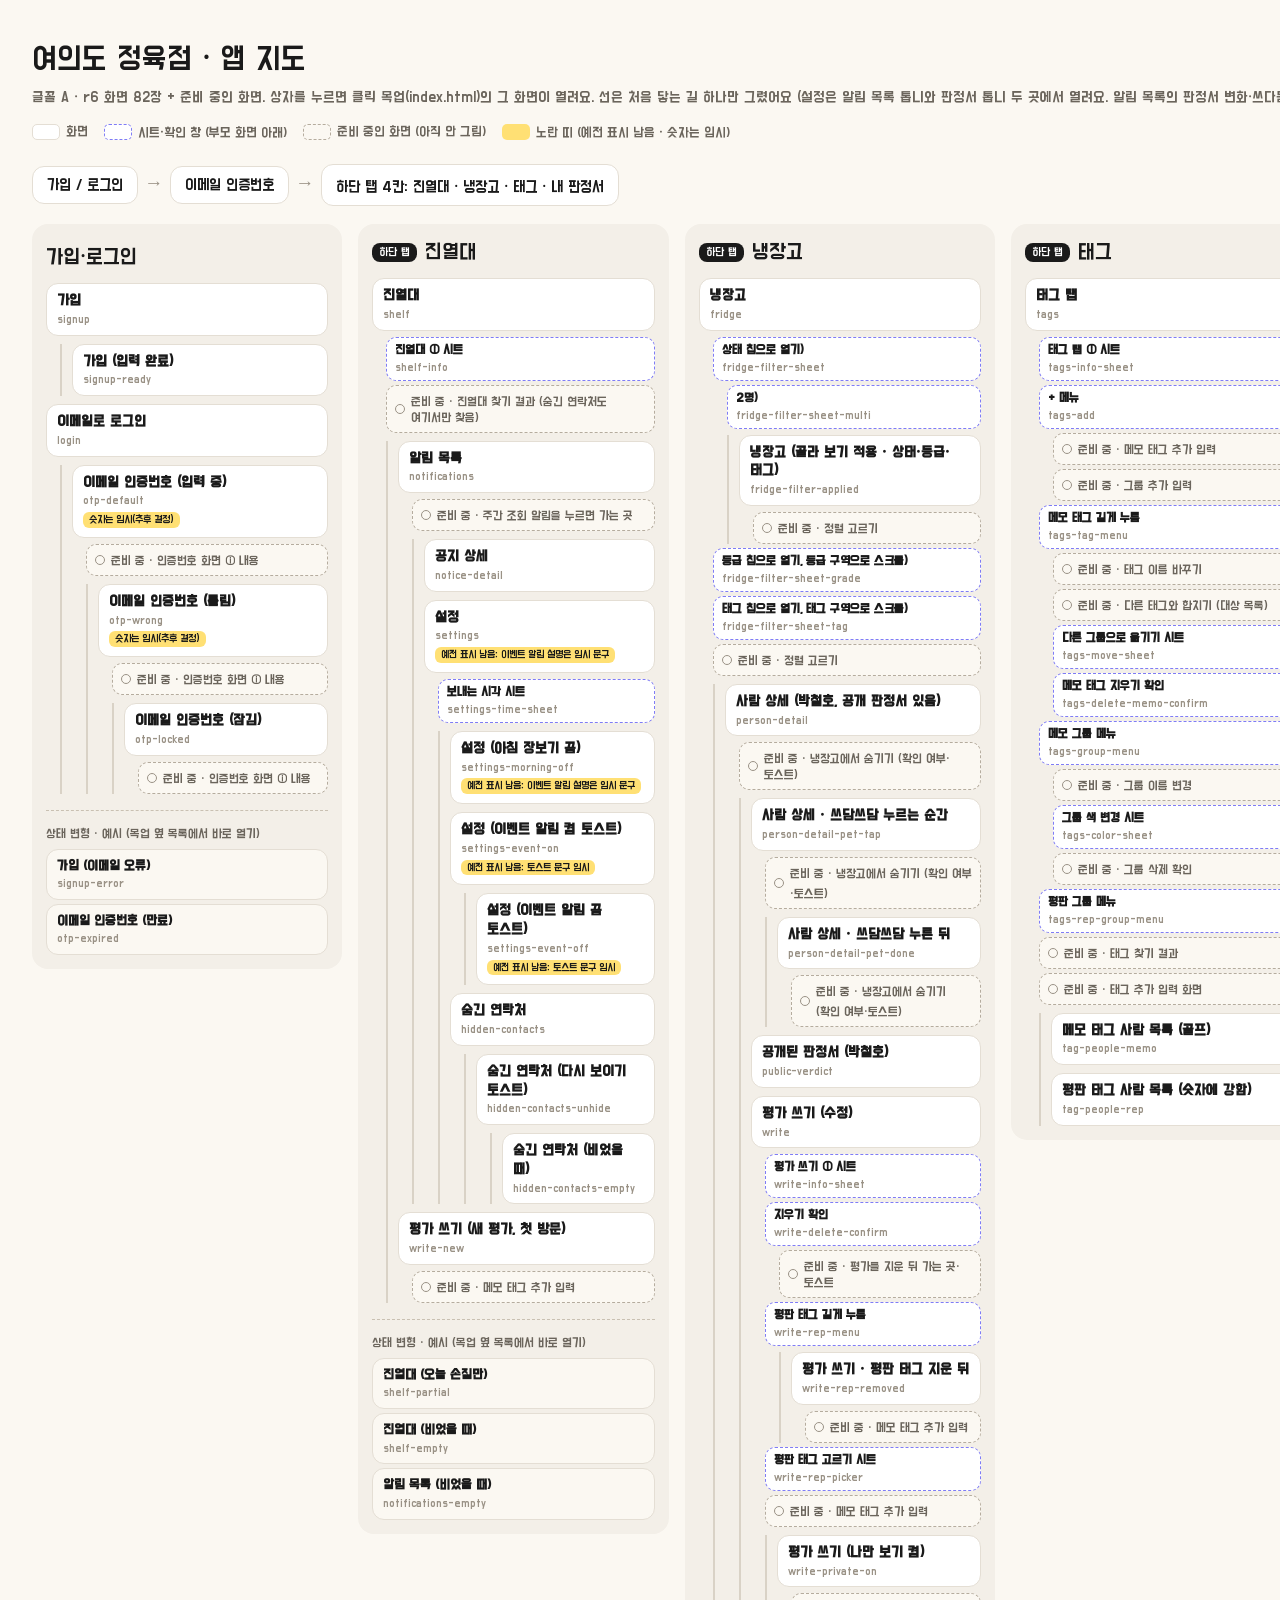
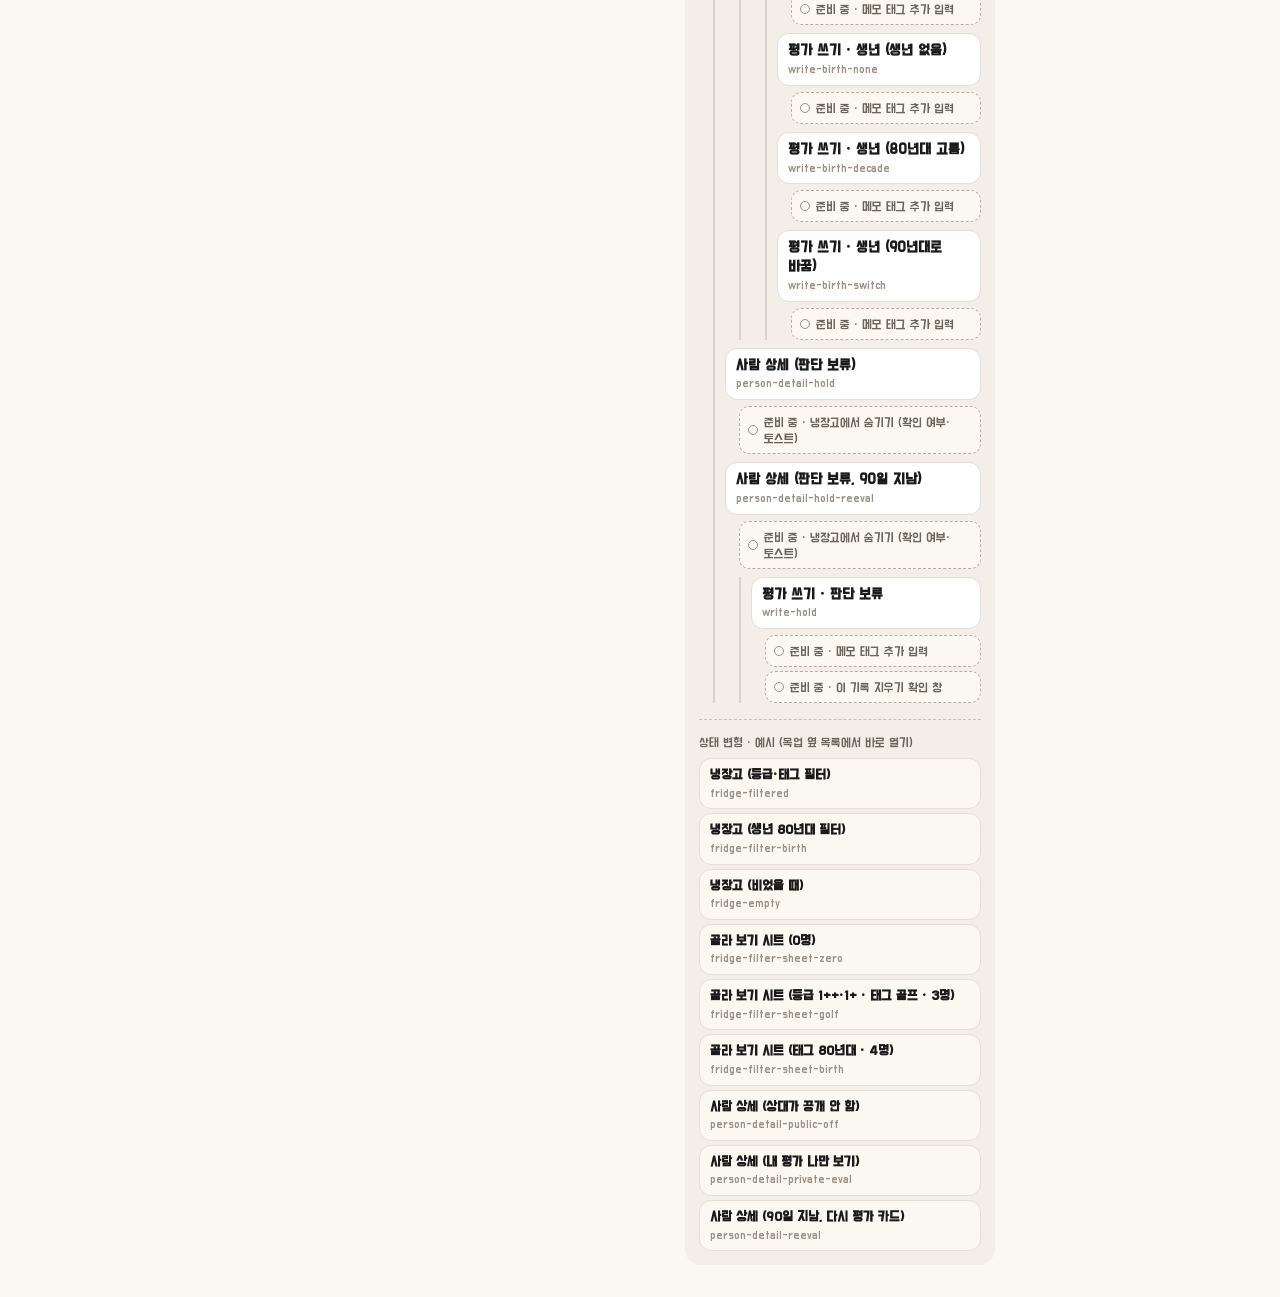
==== DzVlhZ6e04bRAQ/app-map/index.html @ 958c6715 "Add app map and audit pages" ====
<!doctype html><html lang="ko"><head><meta charset="utf-8"><meta name="robots" content="noindex, nofollow"><meta name="viewport" content="width=device-width, initial-scale=1"><title>여의도 정육점 · 앱 지도</title><style>/* generated by make_font_css.py --used — fonts: SIL OFL 1.1 (see OFL-*.txt) */
@font-face{font-family:'Do Hyeon';font-style:normal;font-weight:400;font-display:block;src:url([data-uri]) format('woff2');}
@font-face{font-family:'Noto Sans KR';font-style:normal;font-weight:400;font-display:block;src:url([data-uri]) format('woff2');}
@font-face{font-family:'Noto Sans KR';font-style:normal;font-weight:700;font-display:block;src:url([data-uri]) format('woff2');}

*{box-sizing:border-box;margin:0;padding:0}
body{width:1680px;background:#FBF8F2;color:#1A1A1A;font-family:'Do Hyeon','Noto Sans KR',sans-serif;-webkit-font-smoothing:antialiased;word-break:keep-all;padding:32px}
a{color:inherit;text-decoration:none}
header h1{font-size:32px;font-weight:400} header p{font-size:15px;color:#6B655C;margin-top:6px}
.legend{display:flex;gap:16px;margin-top:14px;font-size:14px;color:#6B655C;align-items:center}
.legend span{display:flex;align-items:center;gap:6px}
.lg{display:inline-block;width:28px;height:16px;border-radius:5px}
.flow{display:flex;align-items:center;gap:10px;margin:22px 0 18px;font-size:16px}
.flow .st{background:#FFFFFF;border:1px solid #E4DED4;border-radius:12px;padding:8px 14px}
.flow .ar{color:#9A9286}
.cols{display:grid;grid-template-columns:repeat(5,1fr);gap:16px;align-items:start}
.col{background:#F3EFE8;border-radius:16px;padding:14px}
.col h2{font-size:22px;font-weight:400;margin-bottom:12px;display:flex;align-items:center;gap:8px}
.tabtag{font-size:12px;background:#1A1A1A;color:#FFFFFF;border-radius:8px;padding:2px 7px}
.box{display:block;background:#FFFFFF;border:1.5px solid #E4DED4;border-radius:12px;padding:8px 10px;font-size:15px;line-height:1.25}
.box:hover,.sh:hover,.cs:hover{border-color:#F0505A}
.box small,.sh small{display:block;font-size:11px;color:#9A9286;margin-top:2px;font-family:'Do Hyeon','Noto Sans KR',sans-serif}
.box em{display:inline-block;margin-top:4px;font-style:normal;font-size:11px;background:#FFE074;border-radius:6px;padding:1px 6px}
.n{margin-top:8px} .n:first-child{margin-top:0}
.kids{margin-left:14px;padding-left:10px;border-left:2px solid #D9D2C6;margin-top:8px}
.att{margin:6px 0 0 14px;display:flex;flex-direction:column;gap:4px}
.sh{display:block;background:#FFFFFF;border:1.5px dashed #7F7CF6;border-radius:10px;padding:5px 8px;font-size:13px}
.sh.in,.cs.in{margin-left:14px}
.cs{display:flex;align-items:center;gap:6px;border:1.5px dashed #B5AC9E;border-radius:10px;padding:5px 8px;font-size:13px;color:#6B655C;background:#FBF8F2}
.cs i{width:10px;height:10px;border-radius:5px;border:1.5px solid #9A9286;flex:none}
.lz{margin-top:16px;padding-top:12px;border-top:1px dashed #C9C0B2}
.lz h3{font-size:13px;font-weight:400;color:#6B655C;margin-bottom:6px}
.box.thin{margin-top:4px;border-style:solid;background:#FBF8F2;font-size:14px}
</style><style>body{-webkit-text-size-adjust:100%}</style></head><body>
<header><h1>여의도 정육점 · 앱 지도</h1><p>글꼴 A · r6 화면 82장 + 준비 중인 화면. 상자를 누르면 클릭 목업(index.html)의 그 화면이 열려요. 선은 처음 닿는 길 하나만 그렸어요 (설정은 알림 목록 톱니와 판정서 톱니 두 곳에서 열려요. 알림 목록의 판정서 변화·쓰다듬기는 내 판정서로 가요).</p>
<div class="legend"><span><i class="lg" style="background:#FFFFFF;border:1.5px solid #E4DED4"></i>화면</span><span><i class="lg" style="background:#FFFFFF;border:1.5px dashed #7F7CF6"></i>시트·확인 창 (부모 화면 아래)</span><span><i class="lg" style="background:#FBF8F2;border:1.5px dashed #B5AC9E"></i>준비 중인 화면 (아직 안 그림)</span><span><i class="lg" style="background:#FFE074"></i>노란 띠 (예전 표시 남음 · 숫자는 임시)</span></div></header>
<div class="flow"><span class="st">가입 / 로그인</span><span class="ar">→</span><span class="st">이메일 인증번호</span><span class="ar">→</span><span class="st">하단 탭 4칸: 진열대 · 냉장고 · 태그 · 내 판정서</span></div>
<div class="cols"><section class="col"><h2>가입·로그인</h2><div class="n"><a class="box" href="../#signup"><b>가입</b><small>signup</small></a><div class="kids"><div class="n"><a class="box" href="../#signup-ready"><b>가입 (입력 완료)</b><small>signup-ready</small></a></div></div></div><div class="n"><a class="box" href="../#login"><b>이메일로 로그인</b><small>login</small></a><div class="kids"><div class="n"><a class="box" href="../#otp-default"><b>이메일 인증번호 (입력 중)</b><small>otp-default</small><em>숫자는 임시(추후 결정)</em></a><div class="att"><a class="cs" href="../#coming-soon:인증번호 화면 ⓘ 내용"><i></i>준비 중 · 인증번호 화면 ⓘ 내용</a></div><div class="kids"><div class="n"><a class="box" href="../#otp-wrong"><b>이메일 인증번호 (틀림)</b><small>otp-wrong</small><em>숫자는 임시(추후 결정)</em></a><div class="att"><a class="cs" href="../#coming-soon:인증번호 화면 ⓘ 내용"><i></i>준비 중 · 인증번호 화면 ⓘ 내용</a></div><div class="kids"><div class="n"><a class="box" href="../#otp-locked"><b>이메일 인증번호 (잠김)</b><small>otp-locked</small></a><div class="att"><a class="cs" href="../#coming-soon:인증번호 화면 ⓘ 내용"><i></i>준비 중 · 인증번호 화면 ⓘ 내용</a></div></div></div></div></div></div></div></div><div class="lz"><h3>상태 변형 · 예시 (목업 옆 목록에서 바로 열기)</h3><a class="box thin" href="../#signup-error"><b>가입 (이메일 오류)</b><small>signup-error</small></a><a class="box thin" href="../#otp-expired"><b>이메일 인증번호 (만료)</b><small>otp-expired</small></a></div></section><section class="col"><h2><span class="tabtag">하단 탭</span>진열대</h2><div class="n"><a class="box" href="../#shelf"><b>진열대</b><small>shelf</small></a><div class="att"><a class="sh" href="../#shelf-info"><b>진열대 ⓘ 시트</b><small>shelf-info</small></a><a class="cs" href="../#coming-soon:진열대 찾기 결과 (숨긴 연락처도 여기서만 찾음)"><i></i>준비 중 · 진열대 찾기 결과 (숨긴 연락처도 여기서만 찾음)</a></div><div class="kids"><div class="n"><a class="box" href="../#notifications"><b>알림 목록</b><small>notifications</small></a><div class="att"><a class="cs" href="../#coming-soon:주간 조회 알림을 누르면 가는 곳"><i></i>준비 중 · 주간 조회 알림을 누르면 가는 곳</a></div><div class="kids"><div class="n"><a class="box" href="../#notice-detail"><b>공지 상세</b><small>notice-detail</small></a></div><div class="n"><a class="box" href="../#settings"><b>설정</b><small>settings</small><em>예전 표시 남음: 이벤트 알림 설명은 임시 문구</em></a><div class="att"><a class="sh" href="../#settings-time-sheet"><b>보내는 시각 시트</b><small>settings-time-sheet</small></a></div><div class="kids"><div class="n"><a class="box" href="../#settings-morning-off"><b>설정 (아침 장보기 끔)</b><small>settings-morning-off</small><em>예전 표시 남음: 이벤트 알림 설명은 임시 문구</em></a></div><div class="n"><a class="box" href="../#settings-event-on"><b>설정 (이벤트 알림 켬 토스트)</b><small>settings-event-on</small><em>예전 표시 남음: 토스트 문구 임시</em></a><div class="kids"><div class="n"><a class="box" href="../#settings-event-off"><b>설정 (이벤트 알림 끔 토스트)</b><small>settings-event-off</small><em>예전 표시 남음: 토스트 문구 임시</em></a></div></div></div><div class="n"><a class="box" href="../#hidden-contacts"><b>숨긴 연락처</b><small>hidden-contacts</small></a><div class="kids"><div class="n"><a class="box" href="../#hidden-contacts-unhide"><b>숨긴 연락처 (다시 보이기 토스트)</b><small>hidden-contacts-unhide</small></a><div class="kids"><div class="n"><a class="box" href="../#hidden-contacts-empty"><b>숨긴 연락처 (비었을 때)</b><small>hidden-contacts-empty</small></a></div></div></div></div></div></div></div></div></div><div class="n"><a class="box" href="../#write-new"><b>평가 쓰기 (새 평가, 첫 방문)</b><small>write-new</small></a><div class="att"><a class="cs" href="../#coming-soon:메모 태그 추가 입력"><i></i>준비 중 · 메모 태그 추가 입력</a></div></div></div></div><div class="lz"><h3>상태 변형 · 예시 (목업 옆 목록에서 바로 열기)</h3><a class="box thin" href="../#shelf-partial"><b>진열대 (오늘 손질만)</b><small>shelf-partial</small></a><a class="box thin" href="../#shelf-empty"><b>진열대 (비었을 때)</b><small>shelf-empty</small></a><a class="box thin" href="../#notifications-empty"><b>알림 목록 (비었을 때)</b><small>notifications-empty</small></a></div></section><section class="col"><h2><span class="tabtag">하단 탭</span>냉장고</h2><div class="n"><a class="box" href="../#fridge"><b>냉장고</b><small>fridge</small></a><div class="att"><a class="sh" href="../#fridge-filter-sheet"><b>상태 칩으로 열기)</b><small>fridge-filter-sheet</small></a><a class="sh in" href="../#fridge-filter-sheet-multi"><b>2명)</b><small>fridge-filter-sheet-multi</small></a><div class="kids" style="margin-top:2px"><div class="n"><a class="box" href="../#fridge-filter-applied"><b>냉장고 (골라 보기 적용 · 상태·등급·태그)</b><small>fridge-filter-applied</small></a><div class="att"><a class="cs" href="../#coming-soon:정렬 고르기"><i></i>준비 중 · 정렬 고르기</a></div></div></div><a class="sh" href="../#fridge-filter-sheet-grade"><b>등급 칩으로 열기, 등급 구역으로 스크롤)</b><small>fridge-filter-sheet-grade</small></a><a class="sh" href="../#fridge-filter-sheet-tag"><b>태그 칩으로 열기, 태그 구역으로 스크롤)</b><small>fridge-filter-sheet-tag</small></a><a class="cs" href="../#coming-soon:정렬 고르기"><i></i>준비 중 · 정렬 고르기</a></div><div class="kids"><div class="n"><a class="box" href="../#person-detail"><b>사람 상세 (박철호, 공개 판정서 있음)</b><small>person-detail</small></a><div class="att"><a class="cs" href="../#coming-soon:냉장고에서 숨기기 (확인 여부·토스트)"><i></i>준비 중 · 냉장고에서 숨기기 (확인 여부·토스트)</a></div><div class="kids"><div class="n"><a class="box" href="../#person-detail-pet-tap"><b>사람 상세 · 쓰담쓰담 누르는 순간</b><small>person-detail-pet-tap</small></a><div class="att"><a class="cs" href="../#coming-soon:냉장고에서 숨기기 (확인 여부·토스트)"><i></i>준비 중 · 냉장고에서 숨기기 (확인 여부·토스트)</a></div><div class="kids"><div class="n"><a class="box" href="../#person-detail-pet-done"><b>사람 상세 · 쓰담쓰담 누른 뒤</b><small>person-detail-pet-done</small></a><div class="att"><a class="cs" href="../#coming-soon:냉장고에서 숨기기 (확인 여부·토스트)"><i></i>준비 중 · 냉장고에서 숨기기 (확인 여부·토스트)</a></div></div></div></div><div class="n"><a class="box" href="../#public-verdict"><b>공개된 판정서 (박철호)</b><small>public-verdict</small></a></div><div class="n"><a class="box" href="../#write"><b>평가 쓰기 (수정)</b><small>write</small></a><div class="att"><a class="sh" href="../#write-info-sheet"><b>평가 쓰기 ⓘ 시트</b><small>write-info-sheet</small></a><a class="sh" href="../#write-delete-confirm"><b>지우기 확인</b><small>write-delete-confirm</small></a><a class="cs in" href="../#coming-soon:평가를 지운 뒤 가는 곳·토스트"><i></i>준비 중 · 평가를 지운 뒤 가는 곳·토스트</a><a class="sh" href="../#write-rep-menu"><b>평판 태그 길게 누름</b><small>write-rep-menu</small></a><div class="kids" style="margin-top:2px"><div class="n"><a class="box" href="../#write-rep-removed"><b>평가 쓰기 · 평판 태그 지운 뒤</b><small>write-rep-removed</small></a><div class="att"><a class="cs" href="../#coming-soon:메모 태그 추가 입력"><i></i>준비 중 · 메모 태그 추가 입력</a></div></div></div><a class="sh" href="../#write-rep-picker"><b>평판 태그 고르기 시트</b><small>write-rep-picker</small></a><a class="cs" href="../#coming-soon:메모 태그 추가 입력"><i></i>준비 중 · 메모 태그 추가 입력</a></div><div class="kids"><div class="n"><a class="box" href="../#write-private-on"><b>평가 쓰기 (나만 보기 켬)</b><small>write-private-on</small></a><div class="att"><a class="cs" href="../#coming-soon:메모 태그 추가 입력"><i></i>준비 중 · 메모 태그 추가 입력</a></div></div><div class="n"><a class="box" href="../#write-birth-none"><b>평가 쓰기 · 생년 (생년 없음)</b><small>write-birth-none</small></a><div class="att"><a class="cs" href="../#coming-soon:메모 태그 추가 입력"><i></i>준비 중 · 메모 태그 추가 입력</a></div></div><div class="n"><a class="box" href="../#write-birth-decade"><b>평가 쓰기 · 생년 (80년대 고름)</b><small>write-birth-decade</small></a><div class="att"><a class="cs" href="../#coming-soon:메모 태그 추가 입력"><i></i>준비 중 · 메모 태그 추가 입력</a></div></div><div class="n"><a class="box" href="../#write-birth-switch"><b>평가 쓰기 · 생년 (90년대로 바꿈)</b><small>write-birth-switch</small></a><div class="att"><a class="cs" href="../#coming-soon:메모 태그 추가 입력"><i></i>준비 중 · 메모 태그 추가 입력</a></div></div></div></div></div></div><div class="n"><a class="box" href="../#person-detail-hold"><b>사람 상세 (판단 보류)</b><small>person-detail-hold</small></a><div class="att"><a class="cs" href="../#coming-soon:냉장고에서 숨기기 (확인 여부·토스트)"><i></i>준비 중 · 냉장고에서 숨기기 (확인 여부·토스트)</a></div></div><div class="n"><a class="box" href="../#person-detail-hold-reeval"><b>사람 상세 (판단 보류, 90일 지남)</b><small>person-detail-hold-reeval</small></a><div class="att"><a class="cs" href="../#coming-soon:냉장고에서 숨기기 (확인 여부·토스트)"><i></i>준비 중 · 냉장고에서 숨기기 (확인 여부·토스트)</a></div><div class="kids"><div class="n"><a class="box" href="../#write-hold"><b>평가 쓰기 · 판단 보류</b><small>write-hold</small></a><div class="att"><a class="cs" href="../#coming-soon:메모 태그 추가 입력"><i></i>준비 중 · 메모 태그 추가 입력</a><a class="cs" href="../#coming-soon:이 기록 지우기 확인 창"><i></i>준비 중 · 이 기록 지우기 확인 창</a></div></div></div></div></div></div><div class="lz"><h3>상태 변형 · 예시 (목업 옆 목록에서 바로 열기)</h3><a class="box thin" href="../#fridge-filtered"><b>냉장고 (등급·태그 필터)</b><small>fridge-filtered</small></a><a class="box thin" href="../#fridge-filter-birth"><b>냉장고 (생년 80년대 필터)</b><small>fridge-filter-birth</small></a><a class="box thin" href="../#fridge-empty"><b>냉장고 (비었을 때)</b><small>fridge-empty</small></a><a class="box thin" href="../#fridge-filter-sheet-zero"><b>골라 보기 시트 (0명)</b><small>fridge-filter-sheet-zero</small></a><a class="box thin" href="../#fridge-filter-sheet-golf"><b>골라 보기 시트 (등급 1++·1+ · 태그 골프 · 3명)</b><small>fridge-filter-sheet-golf</small></a><a class="box thin" href="../#fridge-filter-sheet-birth"><b>골라 보기 시트 (태그 80년대 · 4명)</b><small>fridge-filter-sheet-birth</small></a><a class="box thin" href="../#person-detail-public-off"><b>사람 상세 (상대가 공개 안 함)</b><small>person-detail-public-off</small></a><a class="box thin" href="../#person-detail-private-eval"><b>사람 상세 (내 평가 나만 보기)</b><small>person-detail-private-eval</small></a><a class="box thin" href="../#person-detail-reeval"><b>사람 상세 (90일 지남, 다시 평가 카드)</b><small>person-detail-reeval</small></a></div></section><section class="col"><h2><span class="tabtag">하단 탭</span>태그</h2><div class="n"><a class="box" href="../#tags"><b>태그 탭</b><small>tags</small></a><div class="att"><a class="sh" href="../#tags-info-sheet"><b>태그 탭 ⓘ 시트</b><small>tags-info-sheet</small></a><a class="sh" href="../#tags-add"><b>+ 메뉴</b><small>tags-add</small></a><a class="cs in" href="../#coming-soon:메모 태그 추가 입력"><i></i>준비 중 · 메모 태그 추가 입력</a><a class="cs in" href="../#coming-soon:그룹 추가 입력"><i></i>준비 중 · 그룹 추가 입력</a><a class="sh" href="../#tags-tag-menu"><b>메모 태그 길게 누름</b><small>tags-tag-menu</small></a><a class="cs in" href="../#coming-soon:태그 이름 바꾸기"><i></i>준비 중 · 태그 이름 바꾸기</a><a class="cs in" href="../#coming-soon:다른 태그와 합치기 (대상 목록)"><i></i>준비 중 · 다른 태그와 합치기 (대상 목록)</a><a class="sh in" href="../#tags-move-sheet"><b>다른 그룹으로 옮기기 시트</b><small>tags-move-sheet</small></a><a class="sh in" href="../#tags-delete-memo-confirm"><b>메모 태그 지우기 확인</b><small>tags-delete-memo-confirm</small></a><a class="sh" href="../#tags-group-menu"><b>메모 그룹 메뉴</b><small>tags-group-menu</small></a><a class="cs in" href="../#coming-soon:그룹 이름 변경"><i></i>준비 중 · 그룹 이름 변경</a><a class="sh in" href="../#tags-color-sheet"><b>그룹 색 변경 시트</b><small>tags-color-sheet</small></a><a class="cs in" href="../#coming-soon:그룹 삭제 확인"><i></i>준비 중 · 그룹 삭제 확인</a><a class="sh" href="../#tags-rep-group-menu"><b>평판 그룹 메뉴</b><small>tags-rep-group-menu</small></a><a class="cs" href="../#coming-soon:태그 찾기 결과"><i></i>준비 중 · 태그 찾기 결과</a><a class="cs" href="../#coming-soon:태그 추가 입력 화면"><i></i>준비 중 · 태그 추가 입력 화면</a></div><div class="kids"><div class="n"><a class="box" href="../#tag-people-memo"><b>메모 태그 사람 목록 (골프)</b><small>tag-people-memo</small></a></div><div class="n"><a class="box" href="../#tag-people-rep"><b>평판 태그 사람 목록 (숫자에 강함)</b><small>tag-people-rep</small></a></div></div></div></section><section class="col"><h2><span class="tabtag">하단 탭</span>내 판정서</h2><div class="n"><a class="box" href="../#phone"><b>휴대폰 번호 인증</b><small>phone</small></a><div class="kids"><div class="n"><a class="box" href="../#sms-default"><b>문자 인증번호 (입력 중)</b><small>sms-default</small><em>숫자는 임시(추후 결정)</em></a><div class="att"><a class="cs" href="../#coming-soon:문자 인증 화면 ⓘ 내용"><i></i>준비 중 · 문자 인증 화면 ⓘ 내용</a></div><div class="kids"><div class="n"><a class="box" href="../#sms-wrong"><b>문자 인증번호 (틀림)</b><small>sms-wrong</small><em>숫자는 임시(추후 결정)</em></a><div class="att"><a class="cs" href="../#coming-soon:문자 인증 화면 ⓘ 내용"><i></i>준비 중 · 문자 인증 화면 ⓘ 내용</a></div><div class="kids"><div class="n"><a class="box" href="../#sms-locked"><b>문자 인증번호 (잠김)</b><small>sms-locked</small></a><div class="att"><a class="cs" href="../#coming-soon:문자 인증 화면 ⓘ 내용"><i></i>준비 중 · 문자 인증 화면 ⓘ 내용</a></div></div></div></div><div class="n"><a class="box" href="../#accept"><b>내 판정서 받기 (수락)</b><small>accept</small></a><div class="att"><a class="sh" href="../#accept-sheet"><b>내 판정서 받기 ⓘ 시트</b><small>accept-sheet</small></a><a class="cs" href="../#coming-soon:번호 쓰기 시작한 날짜 고르기"><i></i>준비 중 · 번호 쓰기 시작한 날짜 고르기</a></div><div class="kids"><div class="n"><a class="box" href="../#verdict-pending"><b>판정 대기 중</b><small>verdict-pending</small></a><div class="att"><a class="sh" href="../#verdict-pending-close-confirm"><b>판정서 닫기 확인</b><small>verdict-pending-close-confirm</small></a><div class="kids" style="margin-top:2px"><div class="n"><a class="box" href="../#accept-reopen"><b>내 판정서 받기 (닫은 뒤 다시)</b><small>accept-reopen</small></a><div class="att"><a class="cs" href="../#coming-soon:번호 쓰기 시작한 날짜 고르기"><i></i>준비 중 · 번호 쓰기 시작한 날짜 고르기</a></div></div></div><a class="cs" href="../#coming-soon:초대 링크 공유 시트"><i></i>준비 중 · 초대 링크 공유 시트</a></div></div><div class="n"><a class="box" href="../#verdict"><b>내 판정서 (공개 끔)</b><small>verdict</small></a><div class="att"><a class="sh" href="../#verdict-consent"><b>공개 동의 시트</b><small>verdict-consent</small></a><div class="kids" style="margin-top:2px"><div class="n"><a class="box" href="../#verdict-public-on"><b>내 판정서 (공개 켬)</b><small>verdict-public-on</small></a></div></div><a class="sh" href="../#verdict-close-confirm"><b>판정서 닫기 확인</b><small>verdict-close-confirm</small></a></div></div></div></div></div></div></div></div><div class="lz"><h3>상태 변형 · 예시 (목업 옆 목록에서 바로 열기)</h3><a class="box thin" href="../#sms-expired"><b>문자 인증번호 (만료)</b><small>sms-expired</small></a><a class="box thin" href="../#verdict-changed"><b>내 판정서 (이번 주 바뀜)</b><small>verdict-changed</small></a></div></section></div></body></html>
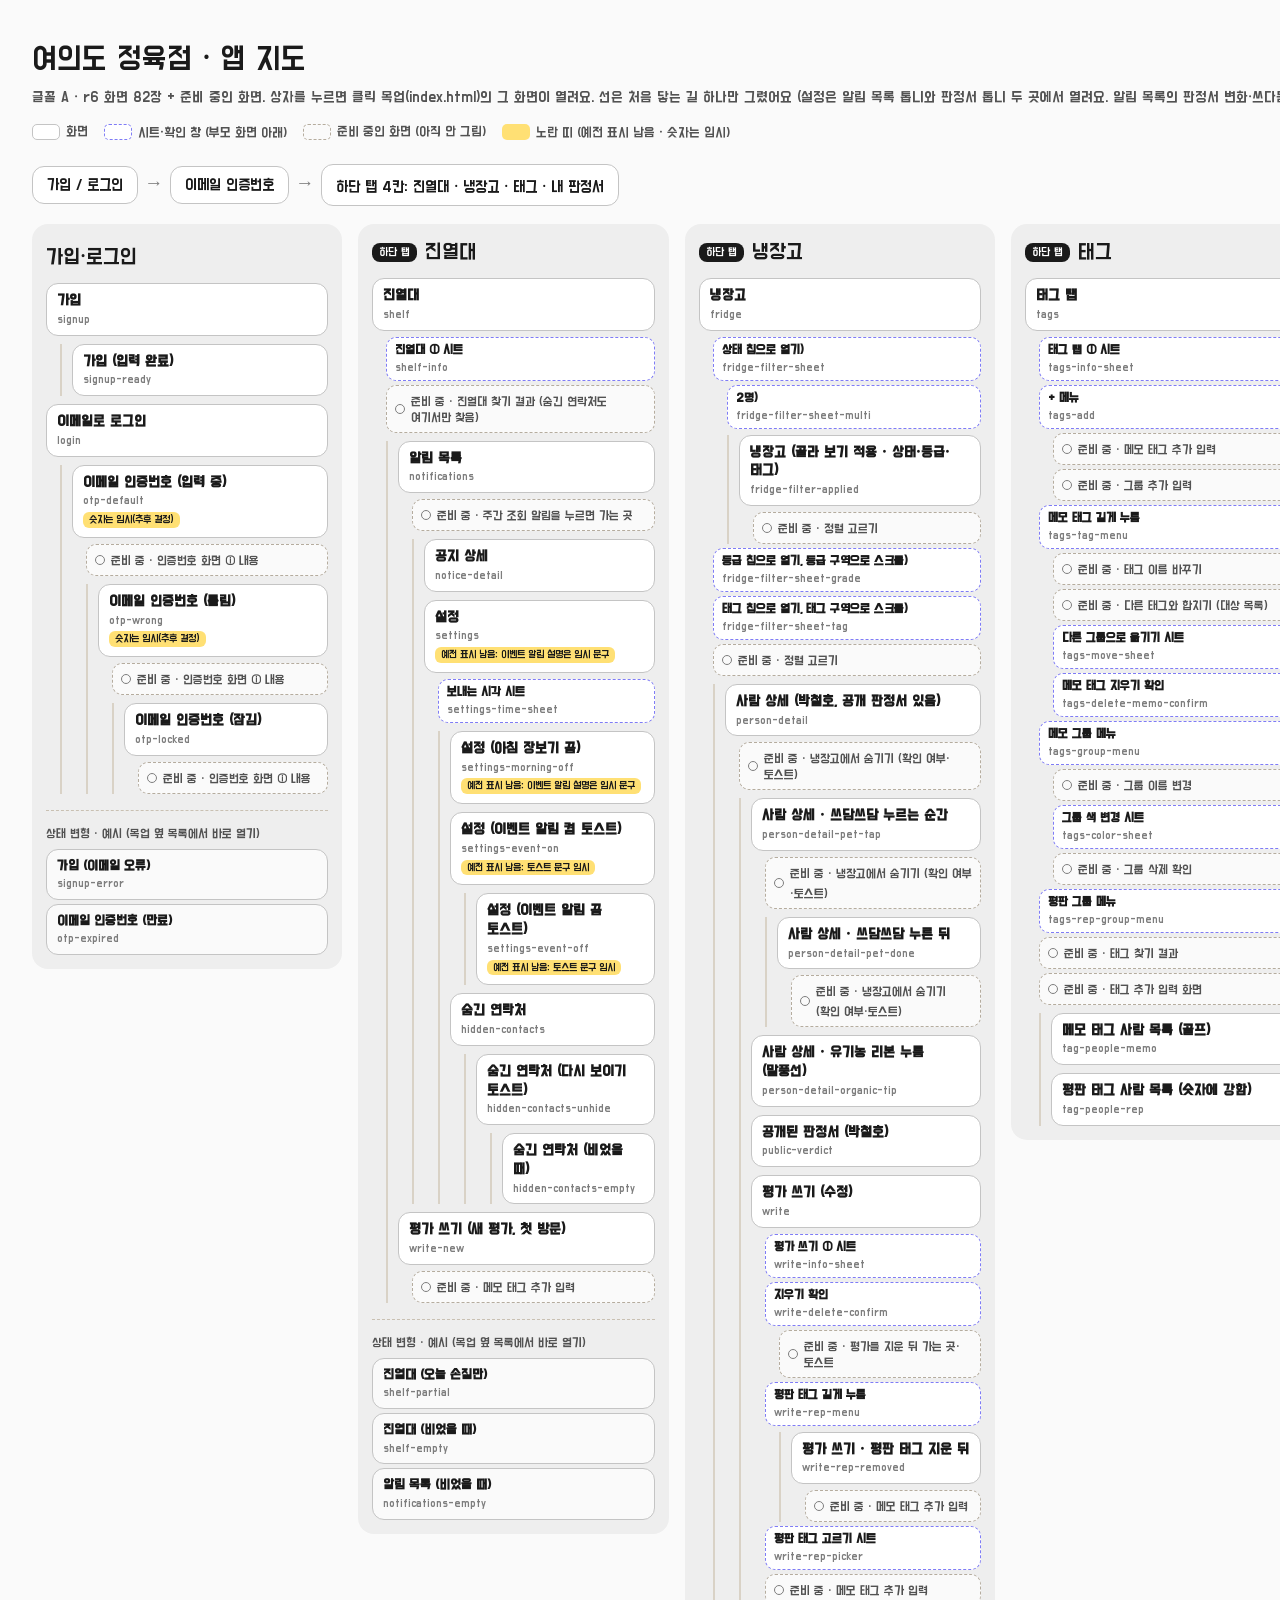
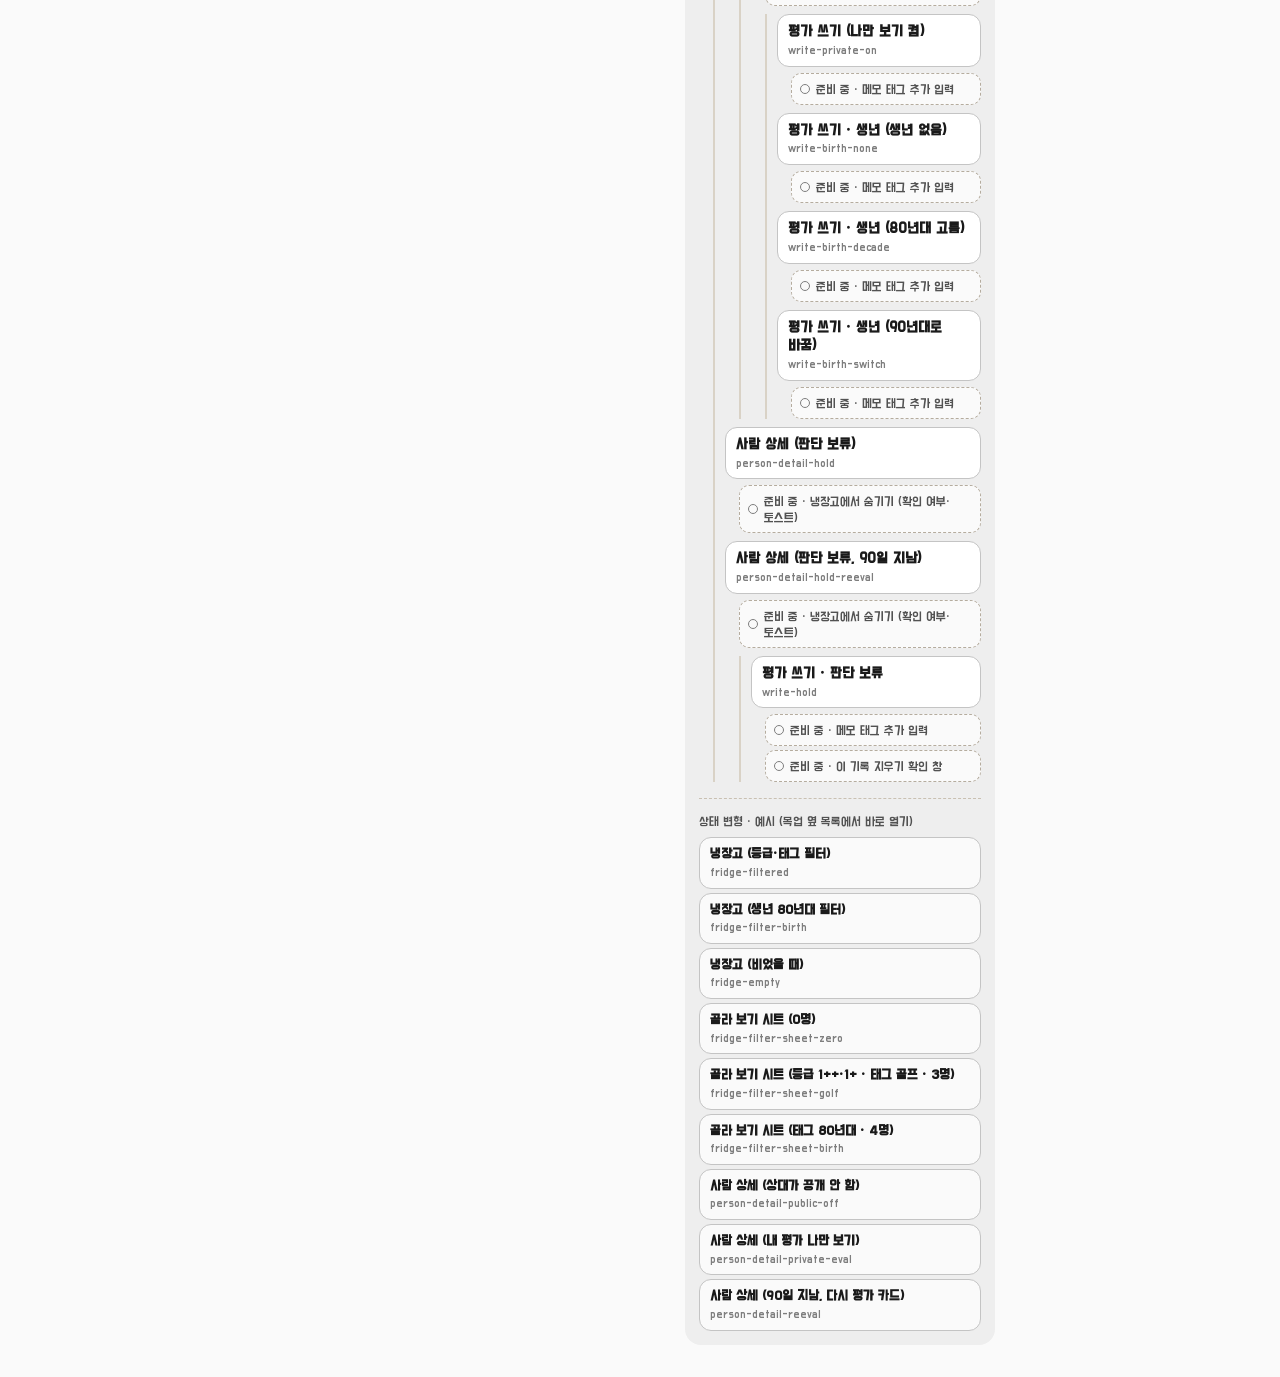
==== commit 5361a7f3: "r8 mockup (color D), app map, audit" ====
--- a/DzVlhZ6e04bRAQ/app-map/index.html
+++ b/DzVlhZ6e04bRAQ/app-map/index.html
@@ -1,38 +1,38 @@
 <!doctype html><html lang="ko"><head><meta charset="utf-8"><meta name="robots" content="noindex, nofollow"><meta name="viewport" content="width=device-width, initial-scale=1"><title>여의도 정육점 · 앱 지도</title><style>/* generated by make_font_css.py --used — fonts: SIL OFL 1.1 (see OFL-*.txt) */
-@font-face{font-family:'Do Hyeon';font-style:normal;font-weight:400;font-display:block;src:url([data-uri]) format('woff2');}
-@font-face{font-family:'Noto Sans KR';font-style:normal;font-weight:400;font-display:block;src:url([data-uri]) format('woff2');}
-@font-face{font-family:'Noto Sans KR';font-style:normal;font-weight:700;font-display:block;src:url([data-uri]) format('woff2');}
+@font-face{font-family:'Do Hyeon';font-style:normal;font-weight:400;font-display:block;src:url([data-uri]) format('woff2');}
+@font-face{font-family:'Noto Sans KR';font-style:normal;font-weight:400;font-display:block;src:url([data-uri]) format('woff2');}
+@font-face{font-family:'Noto Sans KR';font-style:normal;font-weight:700;font-display:block;src:url([data-uri]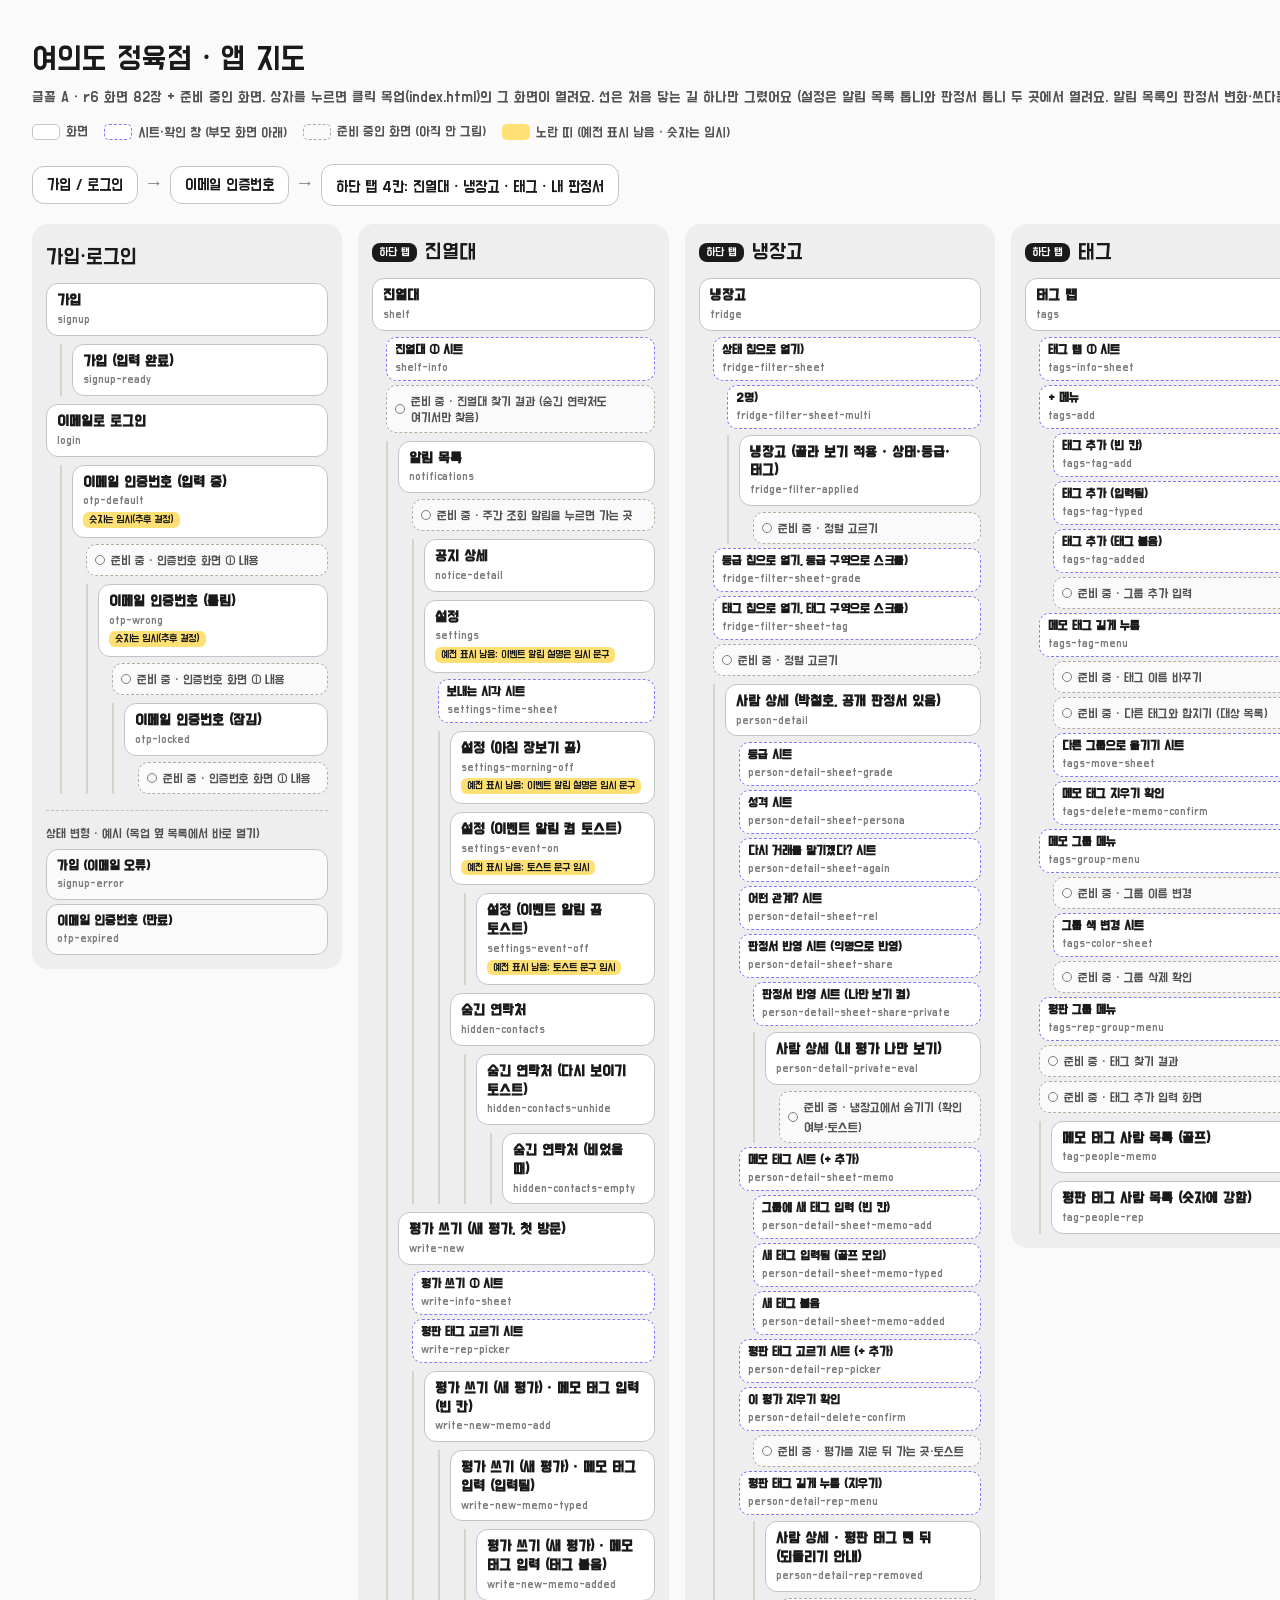
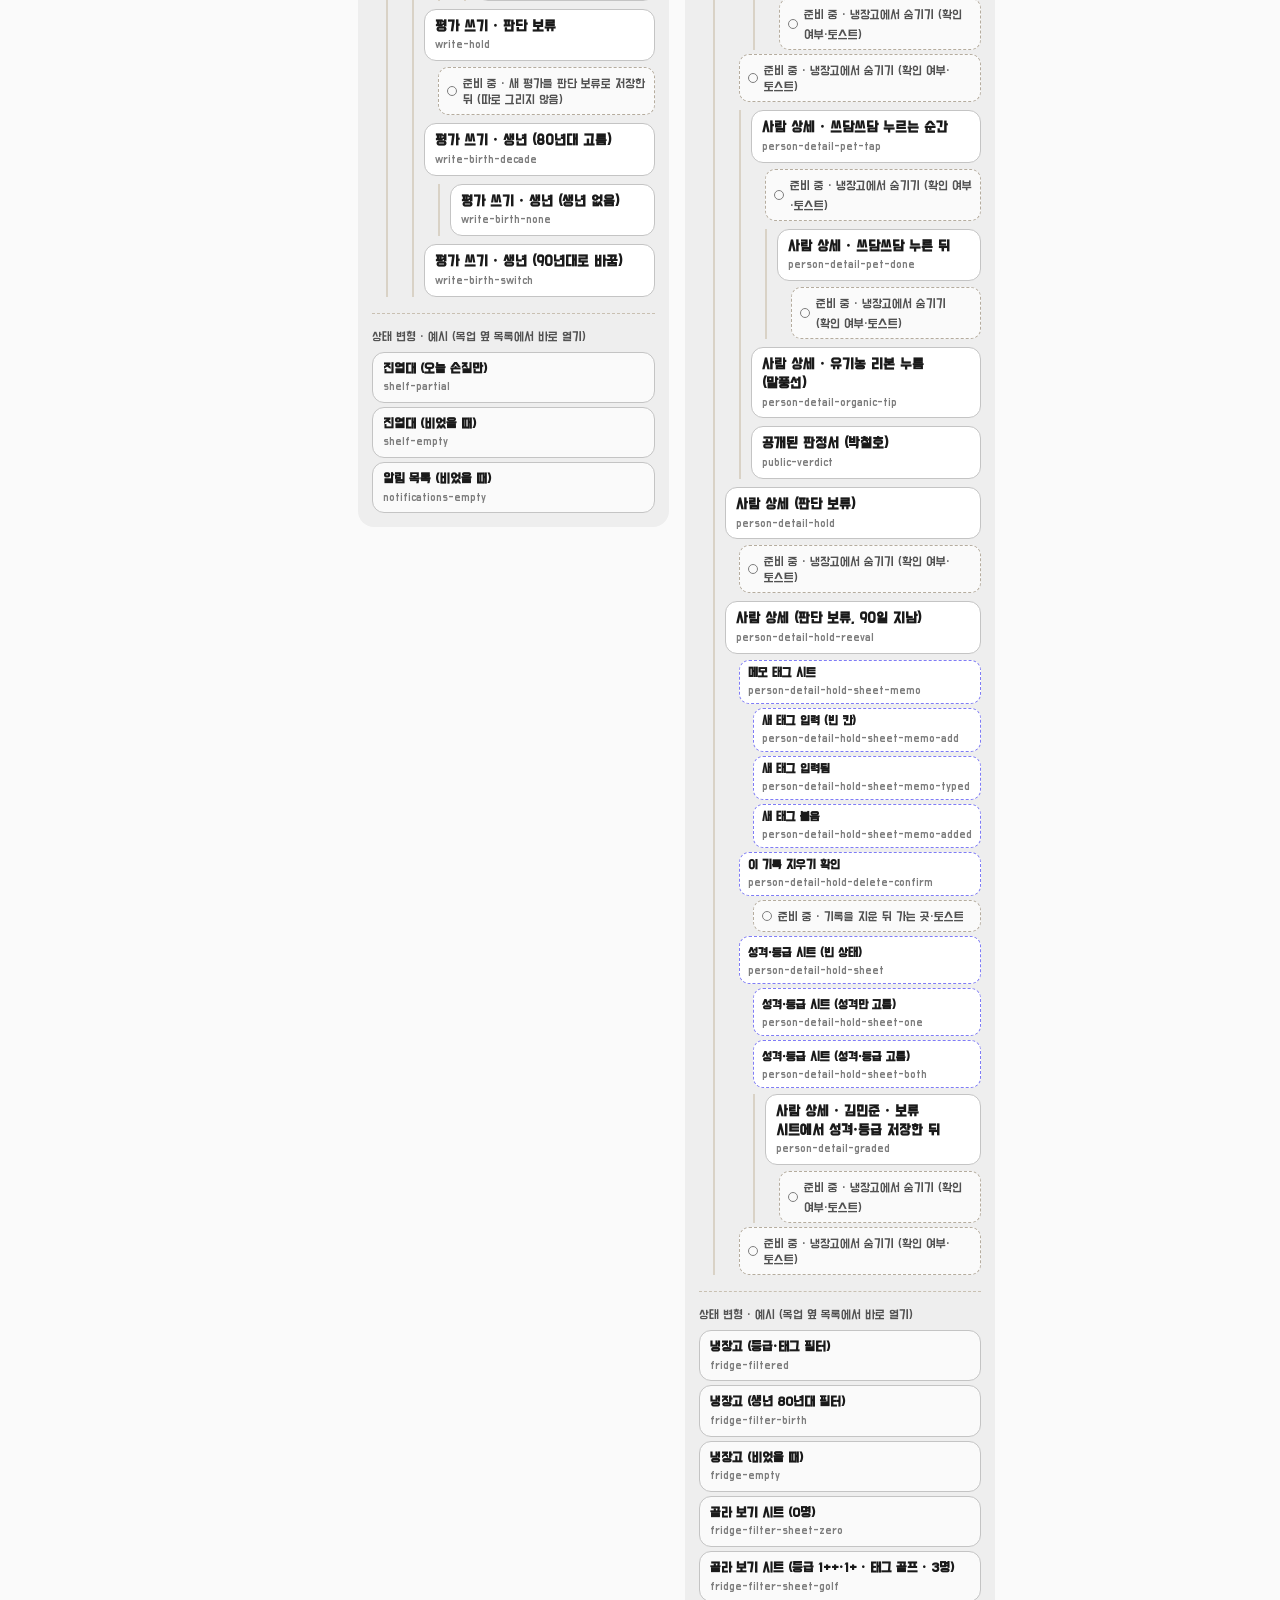
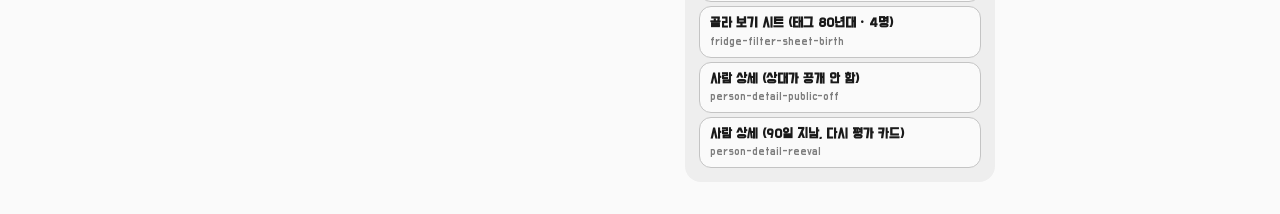
==== commit 00bc33fa: "r9b mockup, app map, audit" ====
--- a/DzVlhZ6e04bRAQ/app-map/index.html
+++ b/DzVlhZ6e04bRAQ/app-map/index.html
@@ -1,7 +1,7 @@
 <!doctype html><html lang="ko"><head><meta charset="utf-8"><meta name="robots" content="noindex, nofollow"><meta name="viewport" content="width=device-width, initial-scale=1"><title>여의도 정육점 · 앱 지도</title><style>/* generated by make_font_css.py --used — fonts: SIL OFL 1.1 (see OFL-*.txt) */
-@font-face{font-family:'Do Hyeon';font-style:normal;font-weight:400;font-display:block;src:url([data-uri]) format('woff2');}
-@font-face{font-family:'Noto Sans KR';font-style:normal;font-weight:400;font-display:block;src:url([data-uri]) format('woff2');}
-@font-face{font-family:'Noto Sans KR';font-style:normal;font-weight:700;font-display:block;src:url([data-uri]) format('woff2');}
+@font-face{font-family:'Do Hyeon';font-style:normal;font-weight:400;font-display:block;src:url([data-uri]) format('woff2');}
+@font-face{font-family:'Noto Sans KR';font-style:normal;font-weight:400;font-display:block;src:url([data-uri]) format('woff2');}
+@font-face{font-family:'Noto Sans KR';font-style:normal;font-weight:700;font-display:block;src:url([data-uri]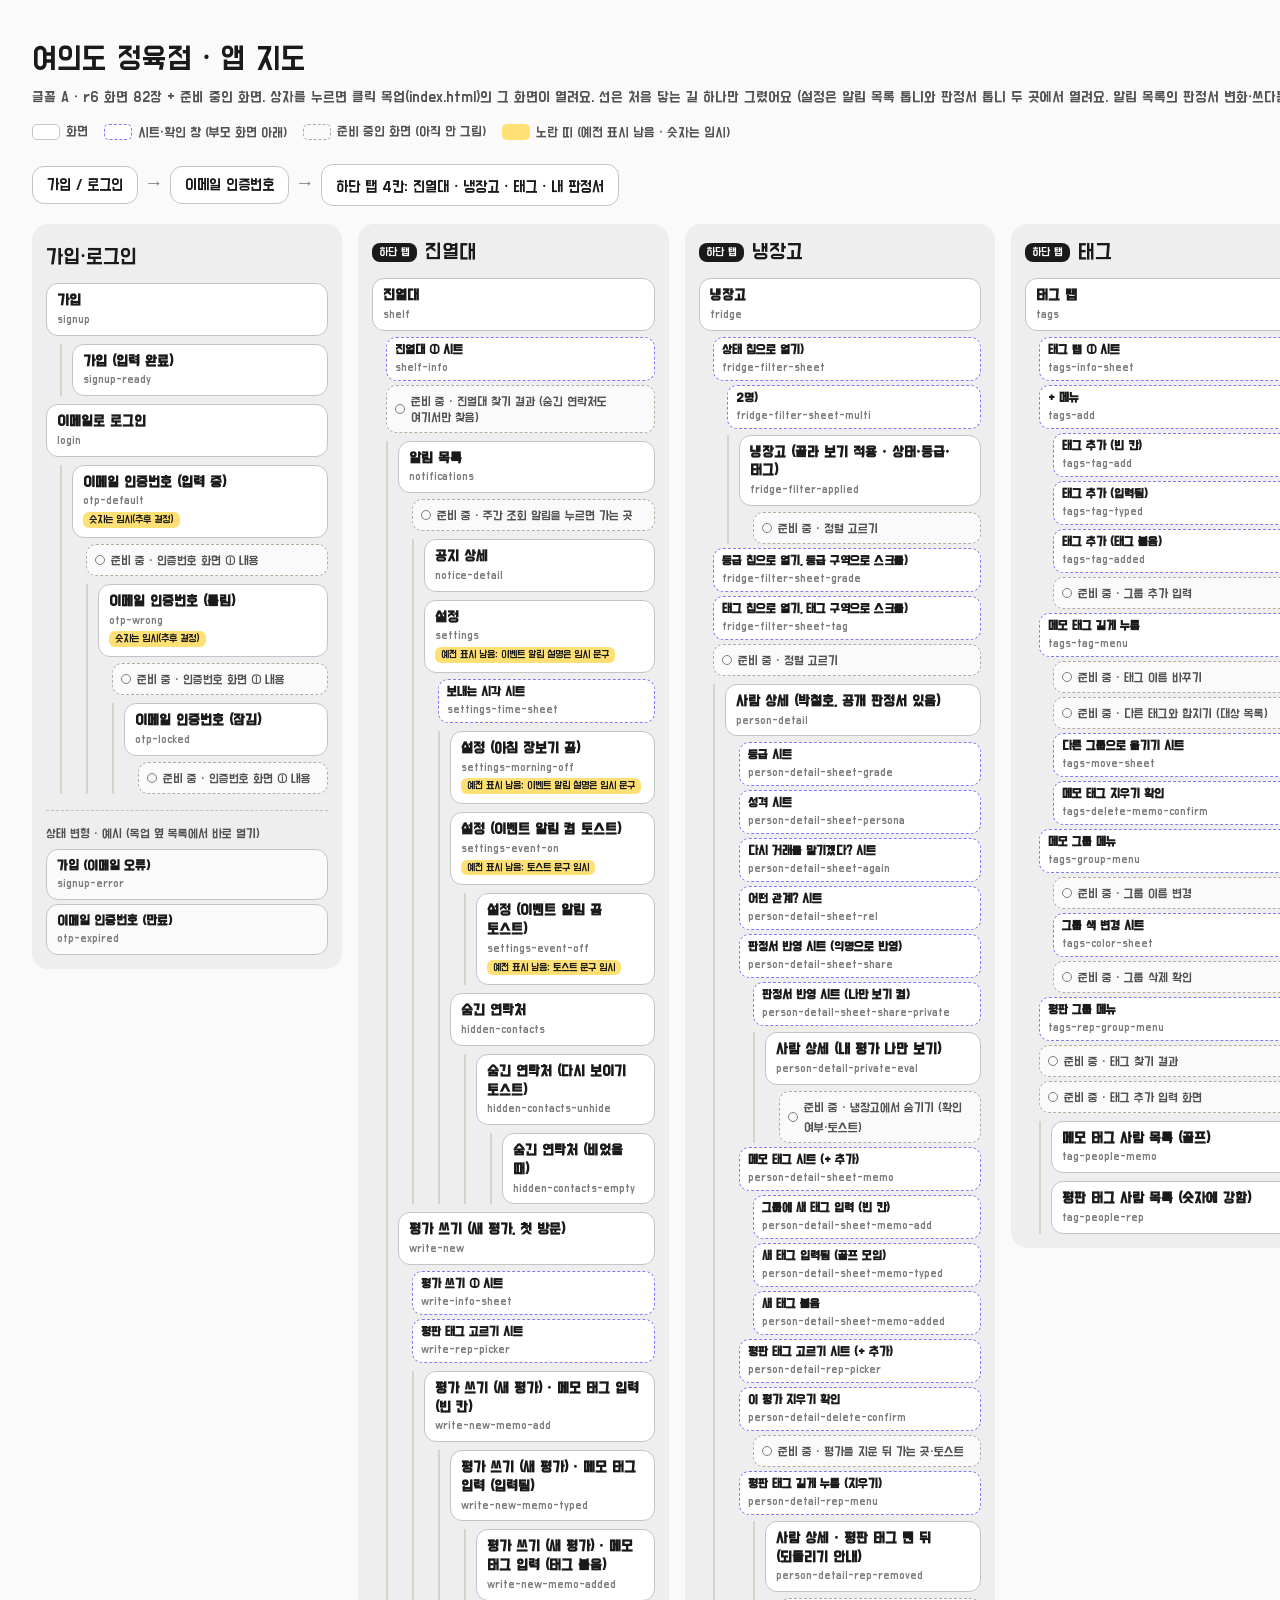
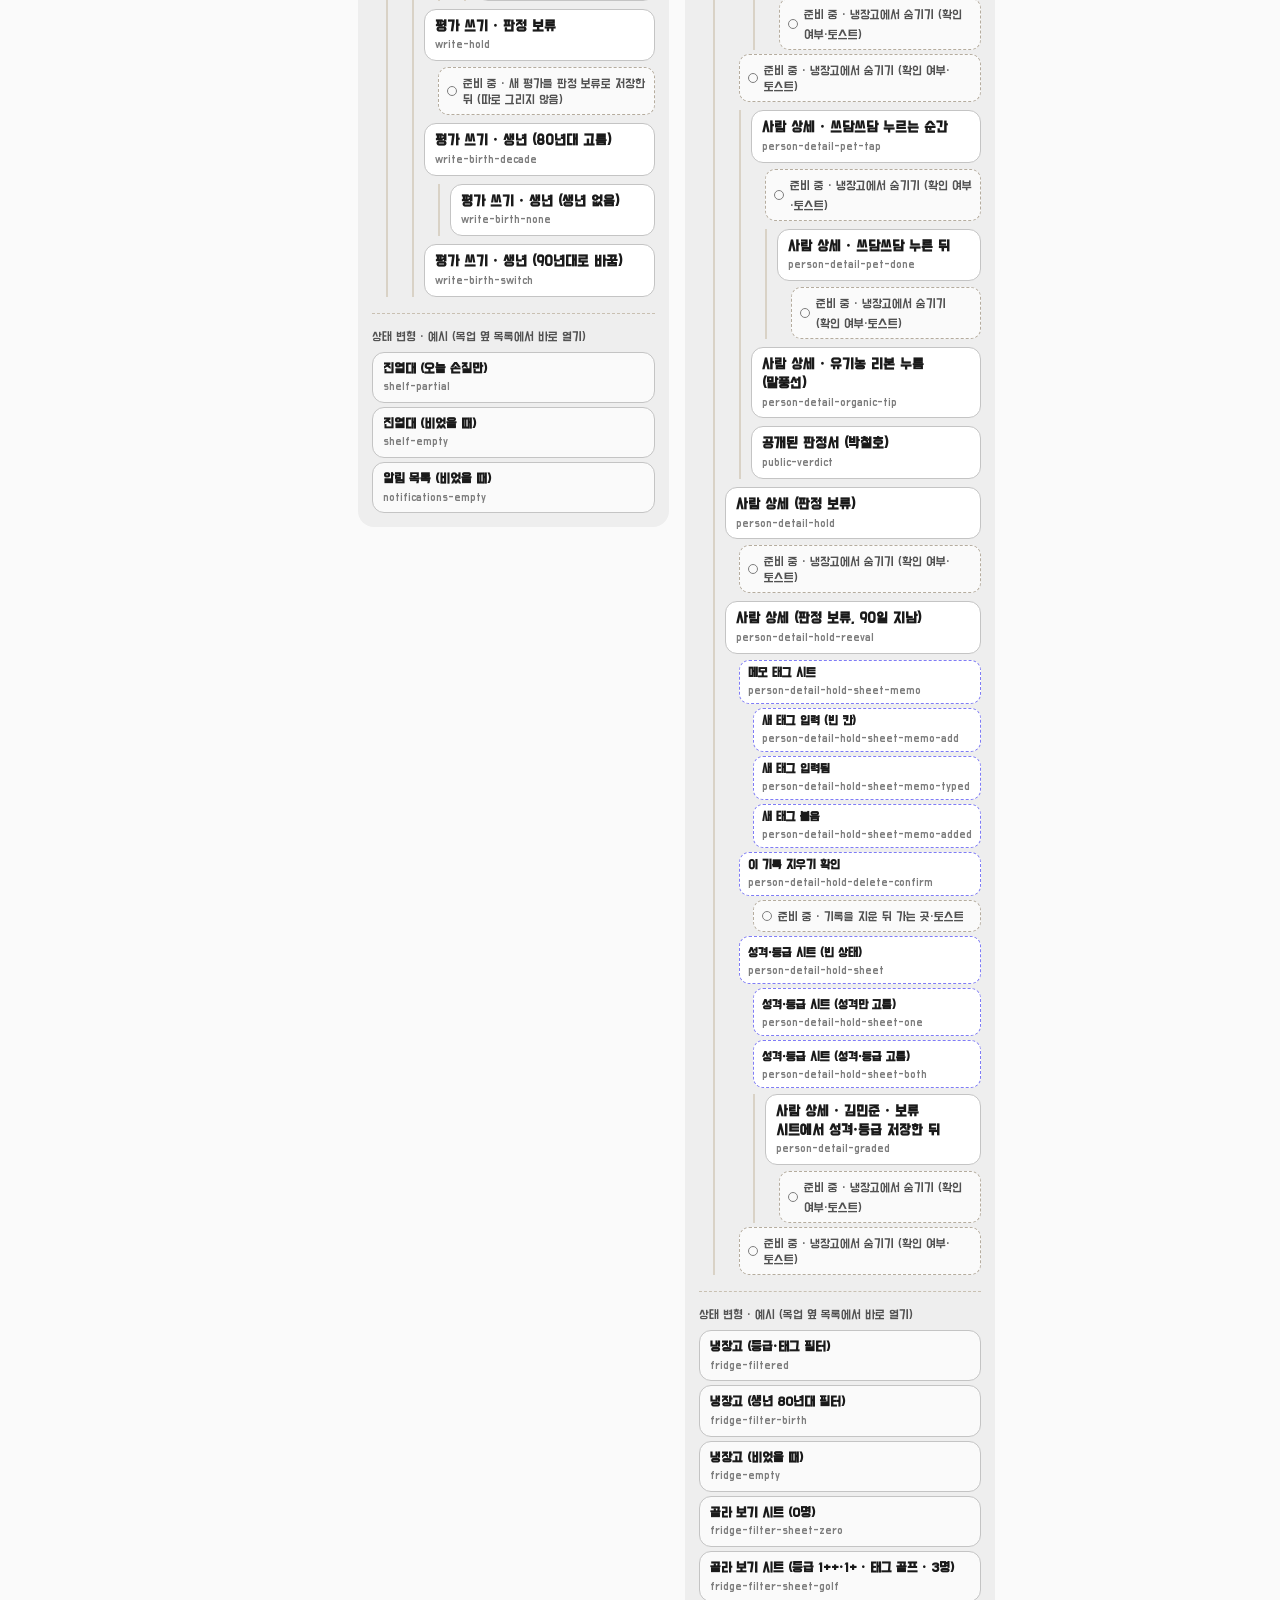
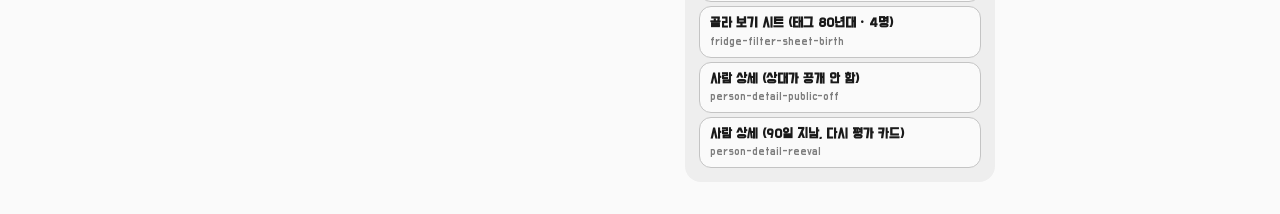
==== commit d246dfe3: "yjp-v71: 사용자 문구의 판단 보류를 판정 보류로 맞춘다 보이는 문구와 aria-label만 바꾸고, 판단하기와 hold 키는 그대로 둔다.  Co-authored-by: z" ====
--- a/DzVlhZ6e04bRAQ/app-map/index.html
+++ b/DzVlhZ6e04bRAQ/app-map/index.html
@@ -35,4 +35,4 @@
 <header><h1>여의도 정육점 · 앱 지도</h1><p>글꼴 A · r6 화면 82장 + 준비 중인 화면. 상자를 누르면 클릭 목업(index.html)의 그 화면이 열려요. 선은 처음 닿는 길 하나만 그렸어요 (설정은 알림 목록 톱니와 판정서 톱니 두 곳에서 열려요. 알림 목록의 판정서 변화·쓰다듬기는 내 판정서로 가요).</p>
 <div class="legend"><span><i class="lg" style="background:#FFFFFF;border:1.5px solid #C4C4C4"></i>화면</span><span><i class="lg" style="background:#FFFFFF;border:1.5px dashed #7F7CF6"></i>시트·확인 창 (부모 화면 아래)</span><span><i class="lg" style="background:#FAFAFA;border:1.5px dashed #B5AC9E"></i>준비 중인 화면 (아직 안 그림)</span><span><i class="lg" style="background:#FFE074"></i>노란 띠 (예전 표시 남음 · 숫자는 임시)</span></div></header>
 <div class="flow"><span class="st">가입 / 로그인</span><span class="ar">→</span><span class="st">이메일 인증번호</span><span class="ar">→</span><span class="st">하단 탭 4칸: 진열대 · 냉장고 · 태그 · 내 판정서</span></div>
-<div class="cols"><section class="col"><h2>가입·로그인</h2><div class="n"><a class="box" href="../#signup"><b>가입</b><small>signup</small></a><div class="kids"><div class="n"><a class="box" href="../#signup-ready"><b>가입 (입력 완료)</b><small>signup-ready</small></a></div></div></div><div class="n"><a class="box" href="../#login"><b>이메일로 로그인</b><small>login</small></a><div class="kids"><div class="n"><a class="box" href="../#otp-default"><b>이메일 인증번호 (입력 중)</b><small>otp-default</small><em>숫자는 임시(추후 결정)</em></a><div class="att"><a class="cs" href="../#coming-soon:인증번호 화면 ⓘ 내용"><i></i>준비 중 · 인증번호 화면 ⓘ 내용</a></div><div class="kids"><div class="n"><a class="box" href="../#otp-wrong"><b>이메일 인증번호 (틀림)</b><small>otp-wrong</small><em>숫자는 임시(추후 결정)</em></a><div class="att"><a class="cs" href="../#coming-soon:인증번호 화면 ⓘ 내용"><i></i>준비 중 · 인증번호 화면 ⓘ 내용</a></div><div class="kids"><div class="n"><a class="box" href="../#otp-locked"><b>이메일 인증번호 (잠김)</b><small>otp-locked</small></a><div class="att"><a class="cs" href="../#coming-soon:인증번호 화면 ⓘ 내용"><i></i>준비 중 · 인증번호 화면 ⓘ 내용</a></div></div></div></div></div></div></div></div><div class="lz"><h3>상태 변형 · 예시 (목업 옆 목록에서 바로 열기)</h3><a class="box thin" href="../#signup-error"><b>가입 (이메일 오류)</b><small>signup-error</small></a><a class="box thin" href="../#otp-expired"><b>이메일 인증번호 (만료)</b><small>otp-expired</small></a></div></section><section class="col"><h2><span class="tabtag">하단 탭</span>진열대</h2><div class="n"><a class="box" href="../#shelf"><b>진열대</b><small>shelf</small></a><div class="att"><a class="sh" href="../#shelf-info"><b>진열대 ⓘ 시트</b><small>shelf-info</small></a><a class="cs" href="../#coming-soon:진열대 찾기 결과 (숨긴 연락처도 여기서만 찾음)"><i></i>준비 중 · 진열대 찾기 결과 (숨긴 연락처도 여기서만 찾음)</a></div><div class="kids"><div class="n"><a class="box" href="../#notifications"><b>알림 목록</b><small>notifications</small></a><div class="att"><a class="cs" href="../#coming-soon:주간 조회 알림을 누르면 가는 곳"><i></i>준비 중 · 주간 조회 알림을 누르면 가는 곳</a></div><div class="kids"><div class="n"><a class="box" href="../#notice-detail"><b>공지 상세</b><small>notice-detail</small></a></div><div class="n"><a class="box" href="../#settings"><b>설정</b><small>settings</small><em>예전 표시 남음: 이벤트 알림 설명은 임시 문구</em></a><div class="att"><a class="sh" href="../#settings-time-sheet"><b>보내는 시각 시트</b><small>settings-time-sheet</small></a></div><div class="kids"><div class="n"><a class="box" href="../#settings-morning-off"><b>설정 (아침 장보기 끔)</b><small>settings-morning-off</small><em>예전 표시 남음: 이벤트 알림 설명은 임시 문구</em></a></div><div class="n"><a class="box" href="../#settings-event-on"><b>설정 (이벤트 알림 켬 토스트)</b><small>settings-event-on</small><em>예전 표시 남음: 토스트 문구 임시</em></a><div class="kids"><div class="n"><a class="box" href="../#settings-event-off"><b>설정 (이벤트 알림 끔 토스트)</b><small>settings-event-off</small><em>예전 표시 남음: 토스트 문구 임시</em></a></div></div></div><div class="n"><a class="box" href="../#hidden-contacts"><b>숨긴 연락처</b><small>hidden-contacts</small></a><div class="kids"><div class="n"><a class="box" href="../#hidden-contacts-unhide"><b>숨긴 연락처 (다시 보이기 토스트)</b><small>hidden-contacts-unhide</small></a><div class="kids"><div class="n"><a class="box" href="../#hidden-contacts-empty"><b>숨긴 연락처 (비었을 때)</b><small>hidden-contacts-empty</small></a></div></div></div></div></div></div></div></div></div><div class="n"><a class="box" href="../#write-new"><b>평가 쓰기 (새 평가, 첫 방문)</b><small>write-new</small></a><div class="att"><a class="sh" href="../#write-info-sheet"><b>평가 쓰기 ⓘ 시트</b><small>write-info-sheet</small></a><a class="sh" href="../#write-rep-picker"><b>평판 태그 고르기 시트</b><small>write-rep-picker</small></a></div><div class="kids"><div class="n"><a class="box" href="../#write-new-memo-add"><b>평가 쓰기 (새 평가) · 메모 태그 입력 (빈 칸)</b><small>write-new-memo-add</small></a><div class="kids"><div class="n"><a class="box" href="../#write-new-memo-typed"><b>평가 쓰기 (새 평가) · 메모 태그 입력 (입력됨)</b><small>write-new-memo-typed</small></a><div class="kids"><div class="n"><a class="box" href="../#write-new-memo-added"><b>평가 쓰기 (새 평가) · 메모 태그 입력 (태그 붙음)</b><small>write-new-memo-added</small></a></div></div></div></div></div><div class="n"><a class="box" href="../#write-hold"><b>평가 쓰기 · 판단 보류</b><small>write-hold</small></a><div class="att"><a class="cs" href="../#coming-soon:새 평가를 판단 보류로 저장한 뒤 (따로 그리지 않음)"><i></i>준비 중 · 새 평가를 판단 보류로 저장한 뒤 (따로 그리지 않음)</a></div></div><div class="n"><a class="box" href="../#write-birth-decade"><b>평가 쓰기 · 생년 (80년대 고름)</b><small>write-birth-decade</small></a><div class="kids"><div class="n"><a class="box" href="../#write-birth-none"><b>평가 쓰기 · 생년 (생년 없음)</b><small>write-birth-none</small></a></div></div></div><div class="n"><a class="box" href="../#write-birth-switch"><b>평가 쓰기 · 생년 (90년대로 바꿈)</b><small>write-birth-switch</small></a></div></div></div></div></div><div class="lz"><h3>상태 변형 · 예시 (목업 옆 목록에서 바로 열기)</h3><a class="box thin" href="../#shelf-partial"><b>진열대 (오늘 손질만)</b><small>shelf-partial</small></a><a class="box thin" href="../#shelf-empty"><b>진열대 (비었을 때)</b><small>shelf-empty</small></a><a class="box thin" href="../#notifications-empty"><b>알림 목록 (비었을 때)</b><small>notifications-empty</small></a></div></section><section class="col"><h2><span class="tabtag">하단 탭</span>냉장고</h2><div class="n"><a class="box" href="../#fridge"><b>냉장고</b><small>fridge</small></a><div class="att"><a class="sh" href="../#fridge-filter-sheet"><b>상태 칩으로 열기)</b><small>fridge-filter-sheet</small></a><a class="sh in" href="../#fridge-filter-sheet-multi"><b>2명)</b><small>fridge-filter-sheet-multi</small></a><div class="kids" style="margin-top:2px"><div class="n"><a class="box" href="../#fridge-filter-applied"><b>냉장고 (골라 보기 적용 · 상태·등급·태그)</b><small>fridge-filter-applied</small></a><div class="att"><a class="cs" href="../#coming-soon:정렬 고르기"><i></i>준비 중 · 정렬 고르기</a></div></div></div><a class="sh" href="../#fridge-filter-sheet-grade"><b>등급 칩으로 열기, 등급 구역으로 스크롤)</b><small>fridge-filter-sheet-grade</small></a><a class="sh" href="../#fridge-filter-sheet-tag"><b>태그 칩으로 열기, 태그 구역으로 스크롤)</b><small>fridge-filter-sheet-tag</small></a><a class="cs" href="../#coming-soon:정렬 고르기"><i></i>준비 중 · 정렬 고르기</a></div><div class="kids"><div class="n"><a class="box" href="../#person-detail"><b>사람 상세 (박철호, 공개 판정서 있음)</b><small>person-detail</small></a><div class="att"><a class="sh" href="../#person-detail-sheet-grade"><b>등급 시트</b><small>person-detail-sheet-grade</small></a><a class="sh" href="../#person-detail-sheet-persona"><b>성격 시트</b><small>person-detail-sheet-persona</small></a><a class="sh" href="../#person-detail-sheet-again"><b>다시 거래를 맡기겠다? 시트</b><small>person-detail-sheet-again</small></a><a class="sh" href="../#person-detail-sheet-rel"><b>어떤 관계? 시트</b><small>person-detail-sheet-rel</small></a><a class="sh" href="../#person-detail-sheet-share"><b>판정서 반영 시트 (익명으로 반영)</b><small>person-detail-sheet-share</small></a><a class="sh in" href="../#person-detail-sheet-share-private"><b>판정서 반영 시트 (나만 보기 켬)</b><small>person-detail-sheet-share-private</small></a><div class="kids" style="margin-top:2px"><div class="n"><a class="box" href="../#person-detail-private-eval"><b>사람 상세 (내 평가 나만 보기)</b><small>person-detail-private-eval</small></a><div class="att"><a class="cs" href="../#coming-soon:냉장고에서 숨기기 (확인 여부·토스트)"><i></i>준비 중 · 냉장고에서 숨기기 (확인 여부·토스트)</a></div></div></div><a class="sh" href="../#person-detail-sheet-memo"><b>메모 태그 시트 (+ 추가)</b><small>person-detail-sheet-memo</small></a><a class="sh in" href="../#person-detail-sheet-memo-add"><b>그룹에 새 태그 입력 (빈 칸)</b><small>person-detail-sheet-memo-add</small></a><a class="sh in" href="../#person-detail-sheet-memo-typed"><b>새 태그 입력됨 (골프 모임)</b><small>person-detail-sheet-memo-typed</small></a><a class="sh in" href="../#person-detail-sheet-memo-added"><b>새 태그 붙음</b><small>person-detail-sheet-memo-added</small></a><a class="sh" href="../#person-detail-rep-picker"><b>평판 태그 고르기 시트 (+ 추가)</b><small>person-detail-rep-picker</small></a><a class="sh" href="../#person-detail-delete-confirm"><b>이 평가 지우기 확인</b><small>person-detail-delete-confirm</small></a><a class="cs in" href="../#coming-soon:평가를 지운 뒤 가는 곳·토스트"><i></i>준비 중 · 평가를 지운 뒤 가는 곳·토스트</a><a class="sh" href="../#person-detail-rep-menu"><b>평판 태그 길게 누름 (지우기)</b><small>person-detail-rep-menu</small></a><div class="kids" style="margin-top:2px"><div class="n"><a class="box" href="../#person-detail-rep-removed"><b>사람 상세 · 평판 태그 뺀 뒤 (되돌리기 안내)</b><small>person-detail-rep-removed</small></a><div class="att"><a class="cs" href="../#coming-soon:냉장고에서 숨기기 (확인 여부·토스트)"><i></i>준비 중 · 냉장고에서 숨기기 (확인 여부·토스트)</a></div></div></div><a class="cs" href="../#coming-soon:냉장고에서 숨기기 (확인 여부·토스트)"><i></i>준비 중 · 냉장고에서 숨기기 (확인 여부·토스트)</a></div><div class="kids"><div class="n"><a class="box" href="../#person-detail-pet-tap"><b>사람 상세 · 쓰담쓰담 누르는 순간</b><small>person-detail-pet-tap</small></a><div class="att"><a class="cs" href="../#coming-soon:냉장고에서 숨기기 (확인 여부·토스트)"><i></i>준비 중 · 냉장고에서 숨기기 (확인 여부·토스트)</a></div><div class="kids"><div class="n"><a class="box" href="../#person-detail-pet-done"><b>사람 상세 · 쓰담쓰담 누른 뒤</b><small>person-detail-pet-done</small></a><div class="att"><a class="cs" href="../#coming-soon:냉장고에서 숨기기 (확인 여부·토스트)"><i></i>준비 중 · 냉장고에서 숨기기 (확인 여부·토스트)</a></div></div></div></div><div class="n"><a class="box" href="../#person-detail-organic-tip"><b>사람 상세 · 유기농 리본 누름 (말풍선)</b><small>person-detail-organic-tip</small></a></div><div class="n"><a class="box" href="../#public-verdict"><b>공개된 판정서 (박철호)</b><small>public-verdict</small></a></div></div></div><div class="n"><a class="box" href="../#person-detail-hold"><b>사람 상세 (판단 보류)</b><small>person-detail-hold</small></a><div class="att"><a class="cs" href="../#coming-soon:냉장고에서 숨기기 (확인 여부·토스트)"><i></i>준비 중 · 냉장고에서 숨기기 (확인 여부·토스트)</a></div></div><div class="n"><a class="box" href="../#person-detail-hold-reeval"><b>사람 상세 (판단 보류, 90일 지남)</b><small>person-detail-hold-reeval</small></a><div class="att"><a class="sh" href="../#person-detail-hold-sheet-memo"><b>메모 태그 시트</b><small>person-detail-hold-sheet-memo</small></a><a class="sh in" href="../#person-detail-hold-sheet-memo-add"><b>새 태그 입력 (빈 칸)</b><small>person-detail-hold-sheet-memo-add</small></a><a class="sh in" href="../#person-detail-hold-sheet-memo-typed"><b>새 태그 입력됨</b><small>person-detail-hold-sheet-memo-typed</small></a><a class="sh in" href="../#person-detail-hold-sheet-memo-added"><b>새 태그 붙음</b><small>person-detail-hold-sheet-memo-added</small></a><a class="sh" href="../#person-detail-hold-delete-confirm"><b>이 기록 지우기 확인</b><small>person-detail-hold-delete-confirm</small></a><a class="cs in" href="../#coming-soon:기록을 지운 뒤 가는 곳·토스트"><i></i>준비 중 · 기록을 지운 뒤 가는 곳·토스트</a><a class="sh" href="../#person-detail-hold-sheet"><b>성격·등급 시트 (빈 상태)</b><small>person-detail-hold-sheet</small></a><a class="sh in" href="../#person-detail-hold-sheet-one"><b>성격·등급 시트 (성격만 고름)</b><small>person-detail-hold-sheet-one</small></a><a class="sh in" href="../#person-detail-hold-sheet-both"><b>성격·등급 시트 (성격·등급 고름)</b><small>person-detail-hold-sheet-both</small></a><div class="kids" style="margin-top:2px"><div class="n"><a class="box" href="../#person-detail-graded"><b>사람 상세 · 김민준 · 보류 시트에서 성격·등급 저장한 뒤</b><small>person-detail-graded</small></a><div class="att"><a class="cs" href="../#coming-soon:냉장고에서 숨기기 (확인 여부·토스트)"><i></i>준비 중 · 냉장고에서 숨기기 (확인 여부·토스트)</a></div></div></div><a class="cs" href="../#coming-soon:냉장고에서 숨기기 (확인 여부·토스트)"><i></i>준비 중 · 냉장고에서 숨기기 (확인 여부·토스트)</a></div></div></div></div><div class="lz"><h3>상태 변형 · 예시 (목업 옆 목록에서 바로 열기)</h3><a class="box thin" href="../#fridge-filtered"><b>냉장고 (등급·태그 필터)</b><small>fridge-filtered</small></a><a class="box thin" href="../#fridge-filter-birth"><b>냉장고 (생년 80년대 필터)</b><small>fridge-filter-birth</small></a><a class="box thin" href="../#fridge-empty"><b>냉장고 (비었을 때)</b><small>fridge-empty</small></a><a class="box thin" href="../#fridge-filter-sheet-zero"><b>골라 보기 시트 (0명)</b><small>fridge-filter-sheet-zero</small></a><a class="box thin" href="../#fridge-filter-sheet-golf"><b>골라 보기 시트 (등급 1++·1+ · 태그 골프 · 3명)</b><small>fridge-filter-sheet-golf</small></a><a class="box thin" href="../#fridge-filter-sheet-birth"><b>골라 보기 시트 (태그 80년대 · 4명)</b><small>fridge-filter-sheet-birth</small></a><a class="box thin" href="../#person-detail-public-off"><b>사람 상세 (상대가 공개 안 함)</b><small>person-detail-public-off</small></a><a class="box thin" href="../#person-detail-reeval"><b>사람 상세 (90일 지남, 다시 평가 카드)</b><small>person-detail-reeval</small></a></div></section><section class="col"><h2><span class="tabtag">하단 탭</span>태그</h2><div class="n"><a class="box" href="../#tags"><b>태그 탭</b><small>tags</small></a><div class="att"><a class="sh" href="../#tags-info-sheet"><b>태그 탭 ⓘ 시트</b><small>tags-info-sheet</small></a><a class="sh" href="../#tags-add"><b>+ 메뉴</b><small>tags-add</small></a><a class="sh in" href="../#tags-tag-add"><b>태그 추가 (빈 칸)</b><small>tags-tag-add</small></a><a class="sh in" href="../#tags-tag-typed"><b>태그 추가 (입력됨)</b><small>tags-tag-typed</small></a><a class="sh in" href="../#tags-tag-added"><b>태그 추가 (태그 붙음)</b><small>tags-tag-added</small></a><a class="cs in" href="../#coming-soon:그룹 추가 입력"><i></i>준비 중 · 그룹 추가 입력</a><a class="sh" href="../#tags-tag-menu"><b>메모 태그 길게 누름</b><small>tags-tag-menu</small></a><a class="cs in" href="../#coming-soon:태그 이름 바꾸기"><i></i>준비 중 · 태그 이름 바꾸기</a><a class="cs in" href="../#coming-soon:다른 태그와 합치기 (대상 목록)"><i></i>준비 중 · 다른 태그와 합치기 (대상 목록)</a><a class="sh in" href="../#tags-move-sheet"><b>다른 그룹으로 옮기기 시트</b><small>tags-move-sheet</small></a><a class="sh in" href="../#tags-delete-memo-confirm"><b>메모 태그 지우기 확인</b><small>tags-delete-memo-confirm</small></a><a class="sh" href="../#tags-group-menu"><b>메모 그룹 메뉴</b><small>tags-group-menu</small></a><a class="cs in" href="../#coming-soon:그룹 이름 변경"><i></i>준비 중 · 그룹 이름 변경</a><a class="sh in" href="../#tags-color-sheet"><b>그룹 색 변경 시트</b><small>tags-color-sheet</small></a><a class="cs in" href="../#coming-soon:그룹 삭제 확인"><i></i>준비 중 · 그룹 삭제 확인</a><a class="sh" href="../#tags-rep-group-menu"><b>평판 그룹 메뉴</b><small>tags-rep-group-menu</small></a><a class="cs" href="../#coming-soon:태그 찾기 결과"><i></i>준비 중 · 태그 찾기 결과</a><a class="cs" href="../#coming-soon:태그 추가 입력 화면"><i></i>준비 중 · 태그 추가 입력 화면</a></div><div class="kids"><div class="n"><a class="box" href="../#tag-people-memo"><b>메모 태그 사람 목록 (골프)</b><small>tag-people-memo</small></a></div><div class="n"><a class="box" href="../#tag-people-rep"><b>평판 태그 사람 목록 (숫자에 강함)</b><small>tag-people-rep</small></a></div></div></div></section><section class="col"><h2><span class="tabtag">하단 탭</span>내 판정서</h2><div class="n"><a class="box" href="../#phone"><b>휴대폰 번호 인증</b><small>phone</small></a><div class="kids"><div class="n"><a class="box" href="../#sms-default"><b>문자 인증번호 (입력 중)</b><small>sms-default</small><em>숫자는 임시(추후 결정)</em></a><div class="att"><a class="cs" href="../#coming-soon:문자 인증 화면 ⓘ 내용"><i></i>준비 중 · 문자 인증 화면 ⓘ 내용</a></div><div class="kids"><div class="n"><a class="box" href="../#sms-wrong"><b>문자 인증번호 (틀림)</b><small>sms-wrong</small><em>숫자는 임시(추후 결정)</em></a><div class="att"><a class="cs" href="../#coming-soon:문자 인증 화면 ⓘ 내용"><i></i>준비 중 · 문자 인증 화면 ⓘ 내용</a></div><div class="kids"><div class="n"><a class="box" href="../#sms-locked"><b>문자 인증번호 (잠김)</b><small>sms-locked</small></a><div class="att"><a class="cs" href="../#coming-soon:문자 인증 화면 ⓘ 내용"><i></i>준비 중 · 문자 인증 화면 ⓘ 내용</a></div></div></div></div><div class="n"><a class="box" href="../#accept"><b>내 판정서 받기 (수락)</b><small>accept</small></a><div class="att"><a class="sh" href="../#accept-sheet"><b>내 판정서 받기 ⓘ 시트</b><small>accept-sheet</small></a><a class="cs" href="../#coming-soon:번호 쓰기 시작한 날짜 고르기"><i></i>준비 중 · 번호 쓰기 시작한 날짜 고르기</a></div><div class="kids"><div class="n"><a class="box" href="../#verdict-pending"><b>판정 대기 중</b><small>verdict-pending</small></a><div class="att"><a class="sh" href="../#verdict-pending-close-confirm"><b>판정서 닫기 확인</b><small>verdict-pending-close-confirm</small></a><div class="kids" style="margin-top:2px"><div class="n"><a class="box" href="../#accept-reopen"><b>내 판정서 받기 (닫은 뒤 다시)</b><small>accept-reopen</small></a><div class="att"><a class="cs" href="../#coming-soon:번호 쓰기 시작한 날짜 고르기"><i></i>준비 중 · 번호 쓰기 시작한 날짜 고르기</a></div></div></div><a class="cs" href="../#coming-soon:초대 링크 공유 시트"><i></i>준비 중 · 초대 링크 공유 시트</a></div></div><div class="n"><a class="box" href="../#verdict"><b>내 판정서 (공개 끔)</b><small>verdict</small></a><div class="att"><a class="sh" href="../#verdict-consent"><b>공개 동의 시트</b><small>verdict-consent</small></a><div class="kids" style="margin-top:2px"><div class="n"><a class="box" href="../#verdict-public-on"><b>내 판정서 (공개 켬)</b><small>verdict-public-on</small></a></div></div><a class="sh" href="../#verdict-close-confirm"><b>판정서 닫기 확인</b><small>verdict-close-confirm</small></a></div></div></div></div></div></div></div></div><div class="lz"><h3>상태 변형 · 예시 (목업 옆 목록에서 바로 열기)</h3><a class="box thin" href="../#sms-expired"><b>문자 인증번호 (만료)</b><small>sms-expired</small></a><a class="box thin" href="../#verdict-changed"><b>내 판정서 (이번 주 바뀜)</b><small>verdict-changed</small></a></div></section></div></body></html>+<div class="cols"><section class="col"><h2>가입·로그인</h2><div class="n"><a class="box" href="../#signup"><b>가입</b><small>signup</small></a><div class="kids"><div class="n"><a class="box" href="../#signup-ready"><b>가입 (입력 완료)</b><small>signup-ready</small></a></div></div></div><div class="n"><a class="box" href="../#login"><b>이메일로 로그인</b><small>login</small></a><div class="kids"><div class="n"><a class="box" href="../#otp-default"><b>이메일 인증번호 (입력 중)</b><small>otp-default</small><em>숫자는 임시(추후 결정)</em></a><div class="att"><a class="cs" href="../#coming-soon:인증번호 화면 ⓘ 내용"><i></i>준비 중 · 인증번호 화면 ⓘ 내용</a></div><div class="kids"><div class="n"><a class="box" href="../#otp-wrong"><b>이메일 인증번호 (틀림)</b><small>otp-wrong</small><em>숫자는 임시(추후 결정)</em></a><div class="att"><a class="cs" href="../#coming-soon:인증번호 화면 ⓘ 내용"><i></i>준비 중 · 인증번호 화면 ⓘ 내용</a></div><div class="kids"><div class="n"><a class="box" href="../#otp-locked"><b>이메일 인증번호 (잠김)</b><small>otp-locked</small></a><div class="att"><a class="cs" href="../#coming-soon:인증번호 화면 ⓘ 내용"><i></i>준비 중 · 인증번호 화면 ⓘ 내용</a></div></div></div></div></div></div></div></div><div class="lz"><h3>상태 변형 · 예시 (목업 옆 목록에서 바로 열기)</h3><a class="box thin" href="../#signup-error"><b>가입 (이메일 오류)</b><small>signup-error</small></a><a class="box thin" href="../#otp-expired"><b>이메일 인증번호 (만료)</b><small>otp-expired</small></a></div></section><section class="col"><h2><span class="tabtag">하단 탭</span>진열대</h2><div class="n"><a class="box" href="../#shelf"><b>진열대</b><small>shelf</small></a><div class="att"><a class="sh" href="../#shelf-info"><b>진열대 ⓘ 시트</b><small>shelf-info</small></a><a class="cs" href="../#coming-soon:진열대 찾기 결과 (숨긴 연락처도 여기서만 찾음)"><i></i>준비 중 · 진열대 찾기 결과 (숨긴 연락처도 여기서만 찾음)</a></div><div class="kids"><div class="n"><a class="box" href="../#notifications"><b>알림 목록</b><small>notifications</small></a><div class="att"><a class="cs" href="../#coming-soon:주간 조회 알림을 누르면 가는 곳"><i></i>준비 중 · 주간 조회 알림을 누르면 가는 곳</a></div><div class="kids"><div class="n"><a class="box" href="../#notice-detail"><b>공지 상세</b><small>notice-detail</small></a></div><div class="n"><a class="box" href="../#settings"><b>설정</b><small>settings</small><em>예전 표시 남음: 이벤트 알림 설명은 임시 문구</em></a><div class="att"><a class="sh" href="../#settings-time-sheet"><b>보내는 시각 시트</b><small>settings-time-sheet</small></a></div><div class="kids"><div class="n"><a class="box" href="../#settings-morning-off"><b>설정 (아침 장보기 끔)</b><small>settings-morning-off</small><em>예전 표시 남음: 이벤트 알림 설명은 임시 문구</em></a></div><div class="n"><a class="box" href="../#settings-event-on"><b>설정 (이벤트 알림 켬 토스트)</b><small>settings-event-on</small><em>예전 표시 남음: 토스트 문구 임시</em></a><div class="kids"><div class="n"><a class="box" href="../#settings-event-off"><b>설정 (이벤트 알림 끔 토스트)</b><small>settings-event-off</small><em>예전 표시 남음: 토스트 문구 임시</em></a></div></div></div><div class="n"><a class="box" href="../#hidden-contacts"><b>숨긴 연락처</b><small>hidden-contacts</small></a><div class="kids"><div class="n"><a class="box" href="../#hidden-contacts-unhide"><b>숨긴 연락처 (다시 보이기 토스트)</b><small>hidden-contacts-unhide</small></a><div class="kids"><div class="n"><a class="box" href="../#hidden-contacts-empty"><b>숨긴 연락처 (비었을 때)</b><small>hidden-contacts-empty</small></a></div></div></div></div></div></div></div></div></div><div class="n"><a class="box" href="../#write-new"><b>평가 쓰기 (새 평가, 첫 방문)</b><small>write-new</small></a><div class="att"><a class="sh" href="../#write-info-sheet"><b>평가 쓰기 ⓘ 시트</b><small>write-info-sheet</small></a><a class="sh" href="../#write-rep-picker"><b>평판 태그 고르기 시트</b><small>write-rep-picker</small></a></div><div class="kids"><div class="n"><a class="box" href="../#write-new-memo-add"><b>평가 쓰기 (새 평가) · 메모 태그 입력 (빈 칸)</b><small>write-new-memo-add</small></a><div class="kids"><div class="n"><a class="box" href="../#write-new-memo-typed"><b>평가 쓰기 (새 평가) · 메모 태그 입력 (입력됨)</b><small>write-new-memo-typed</small></a><div class="kids"><div class="n"><a class="box" href="../#write-new-memo-added"><b>평가 쓰기 (새 평가) · 메모 태그 입력 (태그 붙음)</b><small>write-new-memo-added</small></a></div></div></div></div></div><div class="n"><a class="box" href="../#write-hold"><b>평가 쓰기 · 판정 보류</b><small>write-hold</small></a><div class="att"><a class="cs" href="../#coming-soon:새 평가를 판정 보류로 저장한 뒤 (따로 그리지 않음)"><i></i>준비 중 · 새 평가를 판정 보류로 저장한 뒤 (따로 그리지 않음)</a></div></div><div class="n"><a class="box" href="../#write-birth-decade"><b>평가 쓰기 · 생년 (80년대 고름)</b><small>write-birth-decade</small></a><div class="kids"><div class="n"><a class="box" href="../#write-birth-none"><b>평가 쓰기 · 생년 (생년 없음)</b><small>write-birth-none</small></a></div></div></div><div class="n"><a class="box" href="../#write-birth-switch"><b>평가 쓰기 · 생년 (90년대로 바꿈)</b><small>write-birth-switch</small></a></div></div></div></div></div><div class="lz"><h3>상태 변형 · 예시 (목업 옆 목록에서 바로 열기)</h3><a class="box thin" href="../#shelf-partial"><b>진열대 (오늘 손질만)</b><small>shelf-partial</small></a><a class="box thin" href="../#shelf-empty"><b>진열대 (비었을 때)</b><small>shelf-empty</small></a><a class="box thin" href="../#notifications-empty"><b>알림 목록 (비었을 때)</b><small>notifications-empty</small></a></div></section><section class="col"><h2><span class="tabtag">하단 탭</span>냉장고</h2><div class="n"><a class="box" href="../#fridge"><b>냉장고</b><small>fridge</small></a><div class="att"><a class="sh" href="../#fridge-filter-sheet"><b>상태 칩으로 열기)</b><small>fridge-filter-sheet</small></a><a class="sh in" href="../#fridge-filter-sheet-multi"><b>2명)</b><small>fridge-filter-sheet-multi</small></a><div class="kids" style="margin-top:2px"><div class="n"><a class="box" href="../#fridge-filter-applied"><b>냉장고 (골라 보기 적용 · 상태·등급·태그)</b><small>fridge-filter-applied</small></a><div class="att"><a class="cs" href="../#coming-soon:정렬 고르기"><i></i>준비 중 · 정렬 고르기</a></div></div></div><a class="sh" href="../#fridge-filter-sheet-grade"><b>등급 칩으로 열기, 등급 구역으로 스크롤)</b><small>fridge-filter-sheet-grade</small></a><a class="sh" href="../#fridge-filter-sheet-tag"><b>태그 칩으로 열기, 태그 구역으로 스크롤)</b><small>fridge-filter-sheet-tag</small></a><a class="cs" href="../#coming-soon:정렬 고르기"><i></i>준비 중 · 정렬 고르기</a></div><div class="kids"><div class="n"><a class="box" href="../#person-detail"><b>사람 상세 (박철호, 공개 판정서 있음)</b><small>person-detail</small></a><div class="att"><a class="sh" href="../#person-detail-sheet-grade"><b>등급 시트</b><small>person-detail-sheet-grade</small></a><a class="sh" href="../#person-detail-sheet-persona"><b>성격 시트</b><small>person-detail-sheet-persona</small></a><a class="sh" href="../#person-detail-sheet-again"><b>다시 거래를 맡기겠다? 시트</b><small>person-detail-sheet-again</small></a><a class="sh" href="../#person-detail-sheet-rel"><b>어떤 관계? 시트</b><small>person-detail-sheet-rel</small></a><a class="sh" href="../#person-detail-sheet-share"><b>판정서 반영 시트 (익명으로 반영)</b><small>person-detail-sheet-share</small></a><a class="sh in" href="../#person-detail-sheet-share-private"><b>판정서 반영 시트 (나만 보기 켬)</b><small>person-detail-sheet-share-private</small></a><div class="kids" style="margin-top:2px"><div class="n"><a class="box" href="../#person-detail-private-eval"><b>사람 상세 (내 평가 나만 보기)</b><small>person-detail-private-eval</small></a><div class="att"><a class="cs" href="../#coming-soon:냉장고에서 숨기기 (확인 여부·토스트)"><i></i>준비 중 · 냉장고에서 숨기기 (확인 여부·토스트)</a></div></div></div><a class="sh" href="../#person-detail-sheet-memo"><b>메모 태그 시트 (+ 추가)</b><small>person-detail-sheet-memo</small></a><a class="sh in" href="../#person-detail-sheet-memo-add"><b>그룹에 새 태그 입력 (빈 칸)</b><small>person-detail-sheet-memo-add</small></a><a class="sh in" href="../#person-detail-sheet-memo-typed"><b>새 태그 입력됨 (골프 모임)</b><small>person-detail-sheet-memo-typed</small></a><a class="sh in" href="../#person-detail-sheet-memo-added"><b>새 태그 붙음</b><small>person-detail-sheet-memo-added</small></a><a class="sh" href="../#person-detail-rep-picker"><b>평판 태그 고르기 시트 (+ 추가)</b><small>person-detail-rep-picker</small></a><a class="sh" href="../#person-detail-delete-confirm"><b>이 평가 지우기 확인</b><small>person-detail-delete-confirm</small></a><a class="cs in" href="../#coming-soon:평가를 지운 뒤 가는 곳·토스트"><i></i>준비 중 · 평가를 지운 뒤 가는 곳·토스트</a><a class="sh" href="../#person-detail-rep-menu"><b>평판 태그 길게 누름 (지우기)</b><small>person-detail-rep-menu</small></a><div class="kids" style="margin-top:2px"><div class="n"><a class="box" href="../#person-detail-rep-removed"><b>사람 상세 · 평판 태그 뺀 뒤 (되돌리기 안내)</b><small>person-detail-rep-removed</small></a><div class="att"><a class="cs" href="../#coming-soon:냉장고에서 숨기기 (확인 여부·토스트)"><i></i>준비 중 · 냉장고에서 숨기기 (확인 여부·토스트)</a></div></div></div><a class="cs" href="../#coming-soon:냉장고에서 숨기기 (확인 여부·토스트)"><i></i>준비 중 · 냉장고에서 숨기기 (확인 여부·토스트)</a></div><div class="kids"><div class="n"><a class="box" href="../#person-detail-pet-tap"><b>사람 상세 · 쓰담쓰담 누르는 순간</b><small>person-detail-pet-tap</small></a><div class="att"><a class="cs" href="../#coming-soon:냉장고에서 숨기기 (확인 여부·토스트)"><i></i>준비 중 · 냉장고에서 숨기기 (확인 여부·토스트)</a></div><div class="kids"><div class="n"><a class="box" href="../#person-detail-pet-done"><b>사람 상세 · 쓰담쓰담 누른 뒤</b><small>person-detail-pet-done</small></a><div class="att"><a class="cs" href="../#coming-soon:냉장고에서 숨기기 (확인 여부·토스트)"><i></i>준비 중 · 냉장고에서 숨기기 (확인 여부·토스트)</a></div></div></div></div><div class="n"><a class="box" href="../#person-detail-organic-tip"><b>사람 상세 · 유기농 리본 누름 (말풍선)</b><small>person-detail-organic-tip</small></a></div><div class="n"><a class="box" href="../#public-verdict"><b>공개된 판정서 (박철호)</b><small>public-verdict</small></a></div></div></div><div class="n"><a class="box" href="../#person-detail-hold"><b>사람 상세 (판정 보류)</b><small>person-detail-hold</small></a><div class="att"><a class="cs" href="../#coming-soon:냉장고에서 숨기기 (확인 여부·토스트)"><i></i>준비 중 · 냉장고에서 숨기기 (확인 여부·토스트)</a></div></div><div class="n"><a class="box" href="../#person-detail-hold-reeval"><b>사람 상세 (판정 보류, 90일 지남)</b><small>person-detail-hold-reeval</small></a><div class="att"><a class="sh" href="../#person-detail-hold-sheet-memo"><b>메모 태그 시트</b><small>person-detail-hold-sheet-memo</small></a><a class="sh in" href="../#person-detail-hold-sheet-memo-add"><b>새 태그 입력 (빈 칸)</b><small>person-detail-hold-sheet-memo-add</small></a><a class="sh in" href="../#person-detail-hold-sheet-memo-typed"><b>새 태그 입력됨</b><small>person-detail-hold-sheet-memo-typed</small></a><a class="sh in" href="../#person-detail-hold-sheet-memo-added"><b>새 태그 붙음</b><small>person-detail-hold-sheet-memo-added</small></a><a class="sh" href="../#person-detail-hold-delete-confirm"><b>이 기록 지우기 확인</b><small>person-detail-hold-delete-confirm</small></a><a class="cs in" href="../#coming-soon:기록을 지운 뒤 가는 곳·토스트"><i></i>준비 중 · 기록을 지운 뒤 가는 곳·토스트</a><a class="sh" href="../#person-detail-hold-sheet"><b>성격·등급 시트 (빈 상태)</b><small>person-detail-hold-sheet</small></a><a class="sh in" href="../#person-detail-hold-sheet-one"><b>성격·등급 시트 (성격만 고름)</b><small>person-detail-hold-sheet-one</small></a><a class="sh in" href="../#person-detail-hold-sheet-both"><b>성격·등급 시트 (성격·등급 고름)</b><small>person-detail-hold-sheet-both</small></a><div class="kids" style="margin-top:2px"><div class="n"><a class="box" href="../#person-detail-graded"><b>사람 상세 · 김민준 · 보류 시트에서 성격·등급 저장한 뒤</b><small>person-detail-graded</small></a><div class="att"><a class="cs" href="../#coming-soon:냉장고에서 숨기기 (확인 여부·토스트)"><i></i>준비 중 · 냉장고에서 숨기기 (확인 여부·토스트)</a></div></div></div><a class="cs" href="../#coming-soon:냉장고에서 숨기기 (확인 여부·토스트)"><i></i>준비 중 · 냉장고에서 숨기기 (확인 여부·토스트)</a></div></div></div></div><div class="lz"><h3>상태 변형 · 예시 (목업 옆 목록에서 바로 열기)</h3><a class="box thin" href="../#fridge-filtered"><b>냉장고 (등급·태그 필터)</b><small>fridge-filtered</small></a><a class="box thin" href="../#fridge-filter-birth"><b>냉장고 (생년 80년대 필터)</b><small>fridge-filter-birth</small></a><a class="box thin" href="../#fridge-empty"><b>냉장고 (비었을 때)</b><small>fridge-empty</small></a><a class="box thin" href="../#fridge-filter-sheet-zero"><b>골라 보기 시트 (0명)</b><small>fridge-filter-sheet-zero</small></a><a class="box thin" href="../#fridge-filter-sheet-golf"><b>골라 보기 시트 (등급 1++·1+ · 태그 골프 · 3명)</b><small>fridge-filter-sheet-golf</small></a><a class="box thin" href="../#fridge-filter-sheet-birth"><b>골라 보기 시트 (태그 80년대 · 4명)</b><small>fridge-filter-sheet-birth</small></a><a class="box thin" href="../#person-detail-public-off"><b>사람 상세 (상대가 공개 안 함)</b><small>person-detail-public-off</small></a><a class="box thin" href="../#person-detail-reeval"><b>사람 상세 (90일 지남, 다시 평가 카드)</b><small>person-detail-reeval</small></a></div></section><section class="col"><h2><span class="tabtag">하단 탭</span>태그</h2><div class="n"><a class="box" href="../#tags"><b>태그 탭</b><small>tags</small></a><div class="att"><a class="sh" href="../#tags-info-sheet"><b>태그 탭 ⓘ 시트</b><small>tags-info-sheet</small></a><a class="sh" href="../#tags-add"><b>+ 메뉴</b><small>tags-add</small></a><a class="sh in" href="../#tags-tag-add"><b>태그 추가 (빈 칸)</b><small>tags-tag-add</small></a><a class="sh in" href="../#tags-tag-typed"><b>태그 추가 (입력됨)</b><small>tags-tag-typed</small></a><a class="sh in" href="../#tags-tag-added"><b>태그 추가 (태그 붙음)</b><small>tags-tag-added</small></a><a class="cs in" href="../#coming-soon:그룹 추가 입력"><i></i>준비 중 · 그룹 추가 입력</a><a class="sh" href="../#tags-tag-menu"><b>메모 태그 길게 누름</b><small>tags-tag-menu</small></a><a class="cs in" href="../#coming-soon:태그 이름 바꾸기"><i></i>준비 중 · 태그 이름 바꾸기</a><a class="cs in" href="../#coming-soon:다른 태그와 합치기 (대상 목록)"><i></i>준비 중 · 다른 태그와 합치기 (대상 목록)</a><a class="sh in" href="../#tags-move-sheet"><b>다른 그룹으로 옮기기 시트</b><small>tags-move-sheet</small></a><a class="sh in" href="../#tags-delete-memo-confirm"><b>메모 태그 지우기 확인</b><small>tags-delete-memo-confirm</small></a><a class="sh" href="../#tags-group-menu"><b>메모 그룹 메뉴</b><small>tags-group-menu</small></a><a class="cs in" href="../#coming-soon:그룹 이름 변경"><i></i>준비 중 · 그룹 이름 변경</a><a class="sh in" href="../#tags-color-sheet"><b>그룹 색 변경 시트</b><small>tags-color-sheet</small></a><a class="cs in" href="../#coming-soon:그룹 삭제 확인"><i></i>준비 중 · 그룹 삭제 확인</a><a class="sh" href="../#tags-rep-group-menu"><b>평판 그룹 메뉴</b><small>tags-rep-group-menu</small></a><a class="cs" href="../#coming-soon:태그 찾기 결과"><i></i>준비 중 · 태그 찾기 결과</a><a class="cs" href="../#coming-soon:태그 추가 입력 화면"><i></i>준비 중 · 태그 추가 입력 화면</a></div><div class="kids"><div class="n"><a class="box" href="../#tag-people-memo"><b>메모 태그 사람 목록 (골프)</b><small>tag-people-memo</small></a></div><div class="n"><a class="box" href="../#tag-people-rep"><b>평판 태그 사람 목록 (숫자에 강함)</b><small>tag-people-rep</small></a></div></div></div></section><section class="col"><h2><span class="tabtag">하단 탭</span>내 판정서</h2><div class="n"><a class="box" href="../#phone"><b>휴대폰 번호 인증</b><small>phone</small></a><div class="kids"><div class="n"><a class="box" href="../#sms-default"><b>문자 인증번호 (입력 중)</b><small>sms-default</small><em>숫자는 임시(추후 결정)</em></a><div class="att"><a class="cs" href="../#coming-soon:문자 인증 화면 ⓘ 내용"><i></i>준비 중 · 문자 인증 화면 ⓘ 내용</a></div><div class="kids"><div class="n"><a class="box" href="../#sms-wrong"><b>문자 인증번호 (틀림)</b><small>sms-wrong</small><em>숫자는 임시(추후 결정)</em></a><div class="att"><a class="cs" href="../#coming-soon:문자 인증 화면 ⓘ 내용"><i></i>준비 중 · 문자 인증 화면 ⓘ 내용</a></div><div class="kids"><div class="n"><a class="box" href="../#sms-locked"><b>문자 인증번호 (잠김)</b><small>sms-locked</small></a><div class="att"><a class="cs" href="../#coming-soon:문자 인증 화면 ⓘ 내용"><i></i>준비 중 · 문자 인증 화면 ⓘ 내용</a></div></div></div></div><div class="n"><a class="box" href="../#accept"><b>내 판정서 받기 (수락)</b><small>accept</small></a><div class="att"><a class="sh" href="../#accept-sheet"><b>내 판정서 받기 ⓘ 시트</b><small>accept-sheet</small></a><a class="cs" href="../#coming-soon:번호 쓰기 시작한 날짜 고르기"><i></i>준비 중 · 번호 쓰기 시작한 날짜 고르기</a></div><div class="kids"><div class="n"><a class="box" href="../#verdict-pending"><b>판정 대기 중</b><small>verdict-pending</small></a><div class="att"><a class="sh" href="../#verdict-pending-close-confirm"><b>판정서 닫기 확인</b><small>verdict-pending-close-confirm</small></a><div class="kids" style="margin-top:2px"><div class="n"><a class="box" href="../#accept-reopen"><b>내 판정서 받기 (닫은 뒤 다시)</b><small>accept-reopen</small></a><div class="att"><a class="cs" href="../#coming-soon:번호 쓰기 시작한 날짜 고르기"><i></i>준비 중 · 번호 쓰기 시작한 날짜 고르기</a></div></div></div><a class="cs" href="../#coming-soon:초대 링크 공유 시트"><i></i>준비 중 · 초대 링크 공유 시트</a></div></div><div class="n"><a class="box" href="../#verdict"><b>내 판정서 (공개 끔)</b><small>verdict</small></a><div class="att"><a class="sh" href="../#verdict-consent"><b>공개 동의 시트</b><small>verdict-consent</small></a><div class="kids" style="margin-top:2px"><div class="n"><a class="box" href="../#verdict-public-on"><b>내 판정서 (공개 켬)</b><small>verdict-public-on</small></a></div></div><a class="sh" href="../#verdict-close-confirm"><b>판정서 닫기 확인</b><small>verdict-close-confirm</small></a></div></div></div></div></div></div></div></div><div class="lz"><h3>상태 변형 · 예시 (목업 옆 목록에서 바로 열기)</h3><a class="box thin" href="../#sms-expired"><b>문자 인증번호 (만료)</b><small>sms-expired</small></a><a class="box thin" href="../#verdict-changed"><b>내 판정서 (이번 주 바뀜)</b><small>verdict-changed</small></a></div></section></div></body></html>
